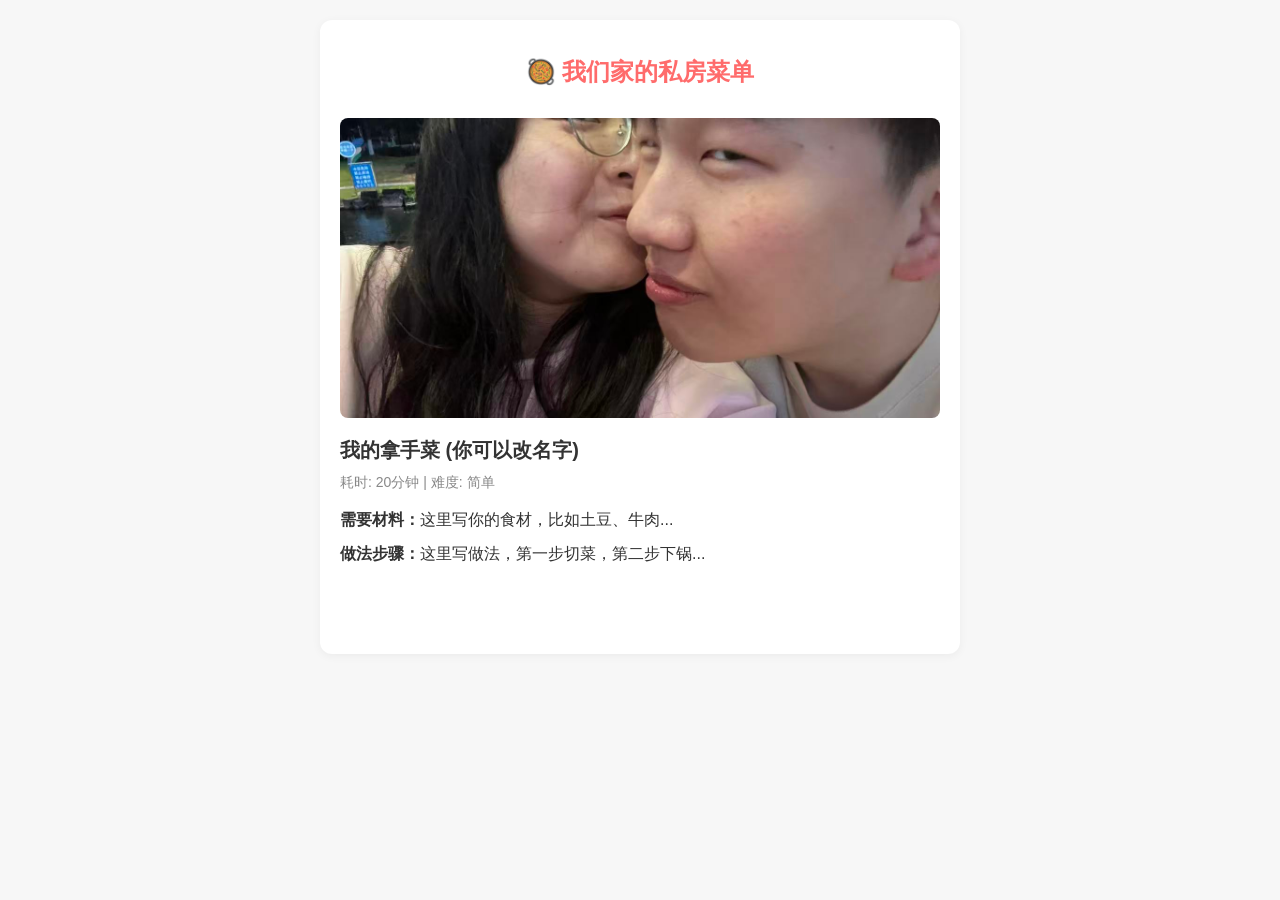
==== index.html @ afb54696 "Add files via upload 第一次发布" ====
<!DOCTYPE html>
<html lang="zh-CN">
<head>
    <meta charset="UTF-8">
    <meta name="viewport" content="width=device-width, initial-scale=1.0">
    <title>我的私房菜谱</title>
    <style>
        body { font-family: -apple-system, BlinkMacSystemFont, "Segoe UI", Roboto, Helvetica, Arial, sans-serif; background-color: #f7f7f7; color: #333; margin: 0; padding: 20px; }
        .container { max-width: 600px; margin: 0 auto; background: white; padding: 20px; border-radius: 12px; box-shadow: 0 2px 10px rgba(0,0,0,0.05); }
        h1 { text-align: center; color: #ff6b6b; font-size: 24px; margin-bottom: 30px; }
        
        .recipe { margin-bottom: 40px; border-bottom: 1px solid #eee; padding-bottom: 20px; }
        .recipe:last-child { border-bottom: none; }
        
        /* 图片样式：关键是 width: 100% 让它撑满屏幕宽度 */
        .recipe-img { 
            width: 100%; 
            height: 300px; 
            object-fit: cover; 
            border-radius: 8px; 
            margin-bottom: 15px; 
        }
        
        h2 { margin: 0 0 10px 0; font-size: 20px; }
        .meta { color: #888; font-size: 14px; margin-bottom: 15px; }
        p { line-height: 1.6; margin: 8px 0; }
        .label { font-weight: bold; color: #333; }
    </style>
</head>
<body>

<div class="container">
    <h1>🥘 我们家的私房菜单</h1>

    <div class="recipe">
        <img src="1.jpg" class="recipe-img" alt="美食图片">
        
        <h2>我的拿手菜 (你可以改名字)</h2>
        <div class="meta">耗时: 20分钟 | 难度: 简单</div>
        
        <p><span class="label">需要材料：</span>这里写你的食材，比如土豆、牛肉...</p>
        <p><span class="label">做法步骤：</span>这里写做法，第一步切菜，第二步下锅...</p>
    </div>

</div>

</body>
</html>
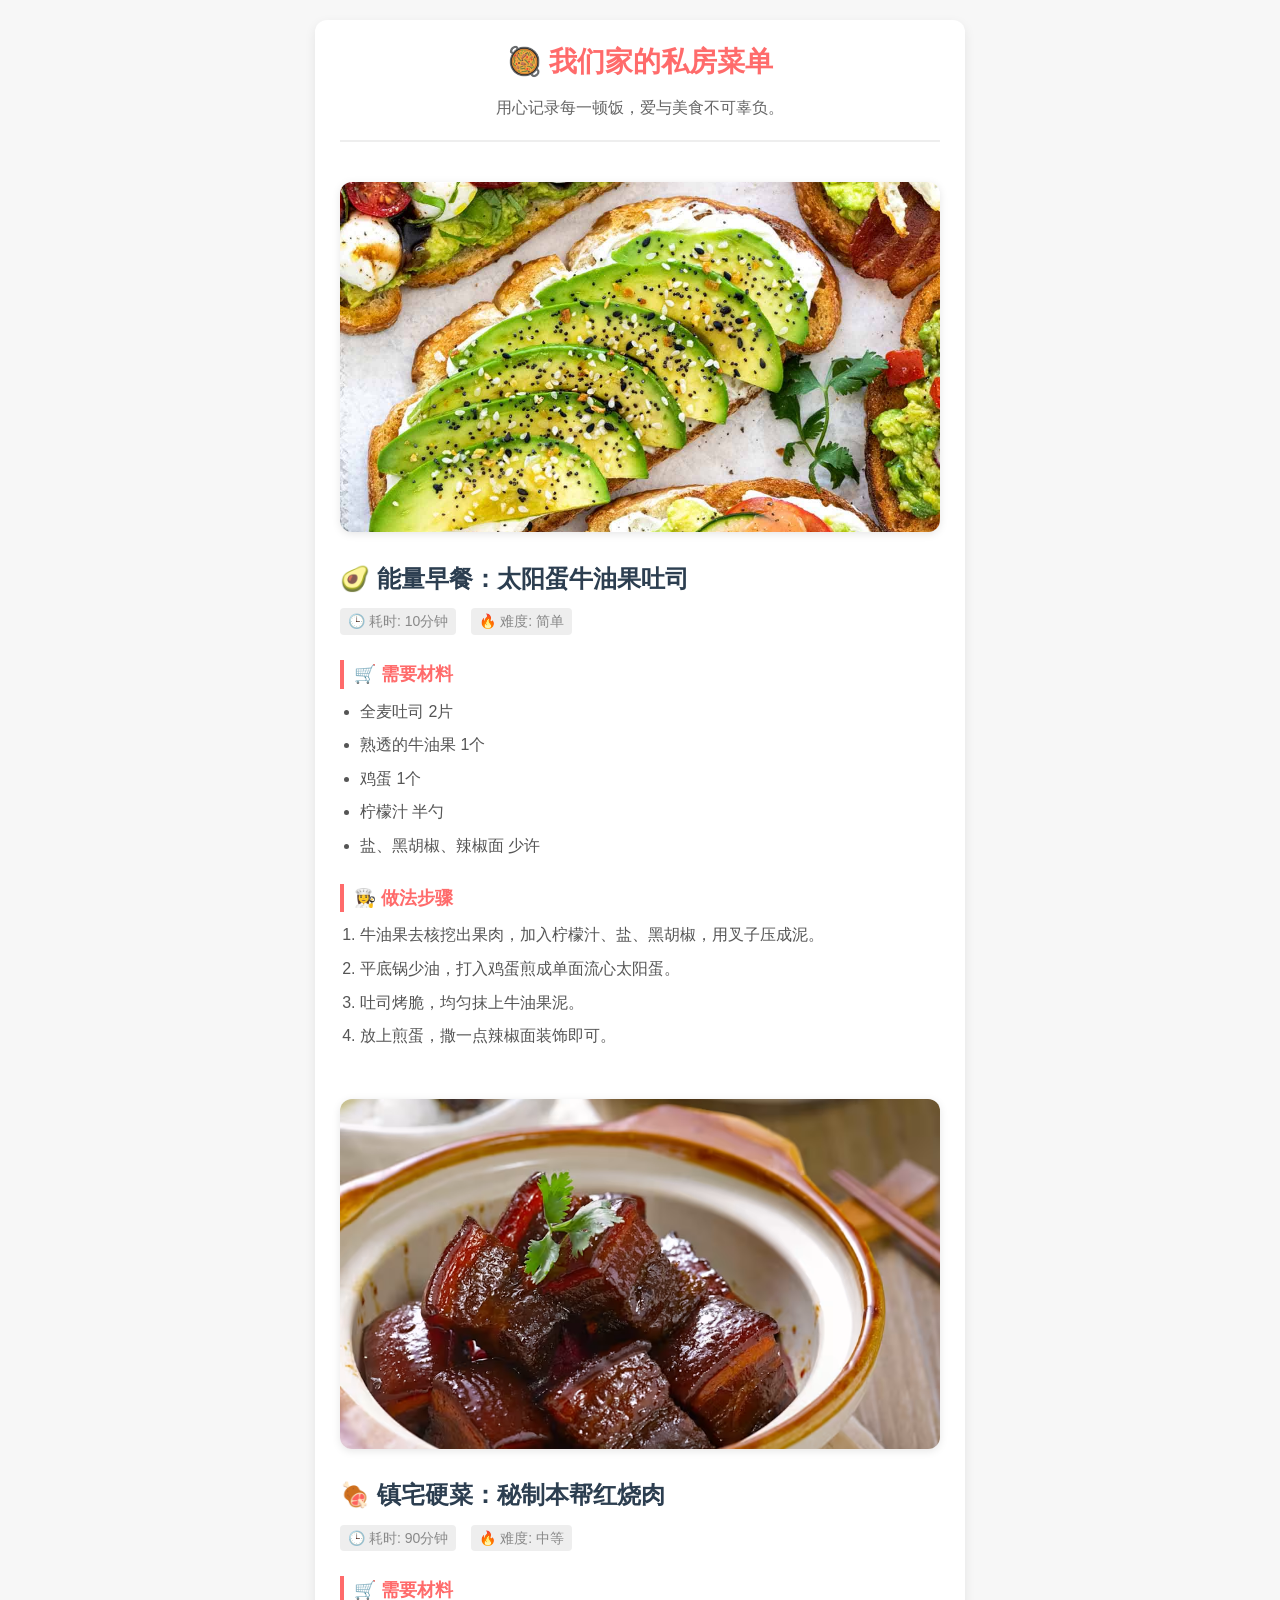
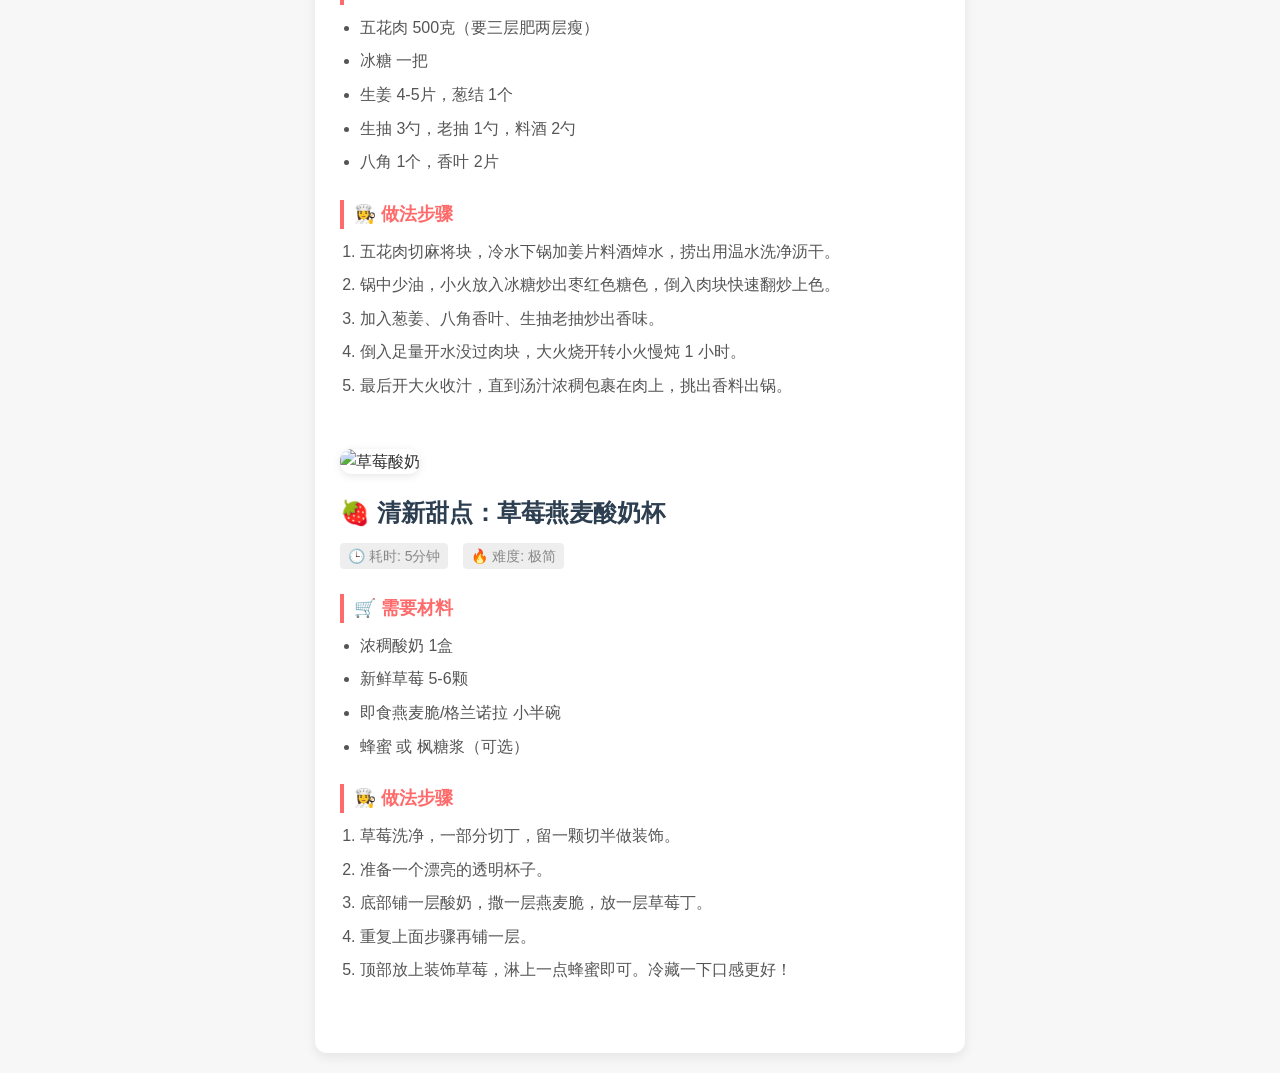
==== commit 02792ce5: "Add files via upload 更新三道菜谱" ====
--- a/index.html
+++ b/index.html
@@ -5,41 +5,128 @@
     <meta name="viewport" content="width=device-width, initial-scale=1.0">
     <title>我的私房菜谱</title>
     <style>
-        body { font-family: -apple-system, BlinkMacSystemFont, "Segoe UI", Roboto, Helvetica, Arial, sans-serif; background-color: #f7f7f7; color: #333; margin: 0; padding: 20px; }
-        .container { max-width: 600px; margin: 0 auto; background: white; padding: 20px; border-radius: 12px; box-shadow: 0 2px 10px rgba(0,0,0,0.05); }
-        h1 { text-align: center; color: #ff6b6b; font-size: 24px; margin-bottom: 30px; }
+        body { font-family: -apple-system, BlinkMacSystemFont, "Segoe UI", Roboto, Helvetica, Arial, sans-serif; background-color: #f7f7f7; color: #333; margin: 0; padding: 20px; line-height: 1.6; }
+        .container { max-width: 600px; margin: 0 auto; background: white; padding: 20px 25px; border-radius: 12px; box-shadow: 0 4px 12px rgba(0,0,0,0.08); }
+        header { text-align: center; margin-bottom: 40px; padding-bottom: 20px; border-bottom: 2px solid #eee; }
+        h1 { color: #ff6b6b; font-size: 28px; margin: 0 0 10px 0; }
+        .intro { color: #666; font-size: 16px; }
         
-        .recipe { margin-bottom: 40px; border-bottom: 1px solid #eee; padding-bottom: 20px; }
-        .recipe:last-child { border-bottom: none; }
-        
-        /* 图片样式：关键是 width: 100% 让它撑满屏幕宽度 */
+        /* 菜谱卡片样式 */
+        .recipe { margin-bottom: 50px; }
         .recipe-img { 
             width: 100%; 
-            height: 300px; 
+            height: 350px; /* 图片高度稍微加大了一点 */
             object-fit: cover; 
-            border-radius: 8px; 
-            margin-bottom: 15px; 
+            border-radius: 12px; 
+            margin-bottom: 20px; 
+            box-shadow: 0 2px 8px rgba(0,0,0,0.1);
         }
         
-        h2 { margin: 0 0 10px 0; font-size: 20px; }
-        .meta { color: #888; font-size: 14px; margin-bottom: 15px; }
-        p { line-height: 1.6; margin: 8px 0; }
-        .label { font-weight: bold; color: #333; }
+        h2 { margin: 0 0 10px 0; font-size: 24px; color: #2c3e50; }
+        .meta { color: #888; font-size: 14px; margin-bottom: 20px; display: flex; gap: 15px; }
+        .meta span { background: #eee; padding: 2px 8px; border-radius: 4px; }
+
+        h3 { font-size: 18px; margin: 25px 0 10px 0; color: #ff6b6b; border-left: 4px solid #ff6b6b; padding-left: 10px; }
+        
+        /* 食材和步骤列表 */
+        ul, ol { padding-left: 20px; margin: 0; color: #555; }
+        li { margin-bottom: 8px; }
+
+        /* 手机适配微调 */
+        @media (max-width: 600px) {
+            body { padding: 15px; }
+            .recipe-img { height: 250px; }
+        }
     </style>
 </head>
 <body>
 
 <div class="container">
-    <h1>🥘 我们家的私房菜单</h1>
+    <header>
+        <h1>🥘 我们家的私房菜单</h1>
+        <div class="intro">用心记录每一顿饭，爱与美食不可辜负。</div>
+    </header>
 
     <div class="recipe">
-        <img src="1.jpg" class="recipe-img" alt="美食图片">
+        <img src="avocado_toast.jpg" class="recipe-img" alt="牛油果吐司">
         
-        <h2>我的拿手菜 (你可以改名字)</h2>
-        <div class="meta">耗时: 20分钟 | 难度: 简单</div>
+        <h2>🥑 能量早餐：太阳蛋牛油果吐司</h2>
+        <div class="meta">
+            <span>🕒 耗时: 10分钟</span>
+            <span>🔥 难度: 简单</span>
+        </div>
         
-        <p><span class="label">需要材料：</span>这里写你的食材，比如土豆、牛肉...</p>
-        <p><span class="label">做法步骤：</span>这里写做法，第一步切菜，第二步下锅...</p>
+        <h3>🛒 需要材料</h3>
+        <ul>
+            <li>全麦吐司 2片</li>
+            <li>熟透的牛油果 1个</li>
+            <li>鸡蛋 1个</li>
+            <li>柠檬汁 半勺</li>
+            <li>盐、黑胡椒、辣椒面 少许</li>
+        </ul>
+
+        <h3>👩‍🍳 做法步骤</h3>
+        <ol>
+            <li>牛油果去核挖出果肉，加入柠檬汁、盐、黑胡椒，用叉子压成泥。</li>
+            <li>平底锅少油，打入鸡蛋煎成单面流心太阳蛋。</li>
+            <li>吐司烤脆，均匀抹上牛油果泥。</li>
+            <li>放上煎蛋，撒一点辣椒面装饰即可。</li>
+        </ol>
+    </div>
+
+    <div class="recipe">
+        <img src="hongshaorou.jpg" class="recipe-img" alt="红烧肉">
+        
+        <h2>🍖 镇宅硬菜：秘制本帮红烧肉</h2>
+        <div class="meta">
+            <span>🕒 耗时: 90分钟</span>
+            <span>🔥 难度: 中等</span>
+        </div>
+        
+        <h3>🛒 需要材料</h3>
+        <ul>
+            <li>五花肉 500克（要三层肥两层瘦）</li>
+            <li>冰糖 一把</li>
+            <li>生姜 4-5片，葱结 1个</li>
+            <li>生抽 3勺，老抽 1勺，料酒 2勺</li>
+            <li>八角 1个，香叶 2片</li>
+        </ul>
+
+        <h3>👩‍🍳 做法步骤</h3>
+        <ol>
+            <li>五花肉切麻将块，冷水下锅加姜片料酒焯水，捞出用温水洗净沥干。</li>
+            <li>锅中少油，小火放入冰糖炒出枣红色糖色，倒入肉块快速翻炒上色。</li>
+            <li>加入葱姜、八角香叶、生抽老抽炒出香味。</li>
+            <li>倒入足量开水没过肉块，大火烧开转小火慢炖 1 小时。</li>
+            <li>最后开大火收汁，直到汤汁浓稠包裹在肉上，挑出香料出锅。</li>
+        </ol>
+    </div>
+
+    <div class="recipe">
+        <img src="strawberry_yogurt.jpg" class="recipe-img" alt="草莓酸奶">
+        
+        <h2>🍓 清新甜点：草莓燕麦酸奶杯</h2>
+        <div class="meta">
+            <span>🕒 耗时: 5分钟</span>
+            <span>🔥 难度: 极简</span>
+        </div>
+        
+        <h3>🛒 需要材料</h3>
+        <ul>
+            <li>浓稠酸奶 1盒</li>
+            <li>新鲜草莓 5-6颗</li>
+            <li>即食燕麦脆/格兰诺拉 小半碗</li>
+            <li>蜂蜜 或 枫糖浆（可选）</li>
+        </ul>
+
+        <h3>👩‍🍳 做法步骤</h3>
+        <ol>
+            <li>草莓洗净，一部分切丁，留一颗切半做装饰。</li>
+            <li>准备一个漂亮的透明杯子。</li>
+            <li>底部铺一层酸奶，撒一层燕麦脆，放一层草莓丁。</li>
+            <li>重复上面步骤再铺一层。</li>
+            <li>顶部放上装饰草莓，淋上一点蜂蜜即可。冷藏一下口感更好！</li>
+        </ol>
     </div>
 
 </div>
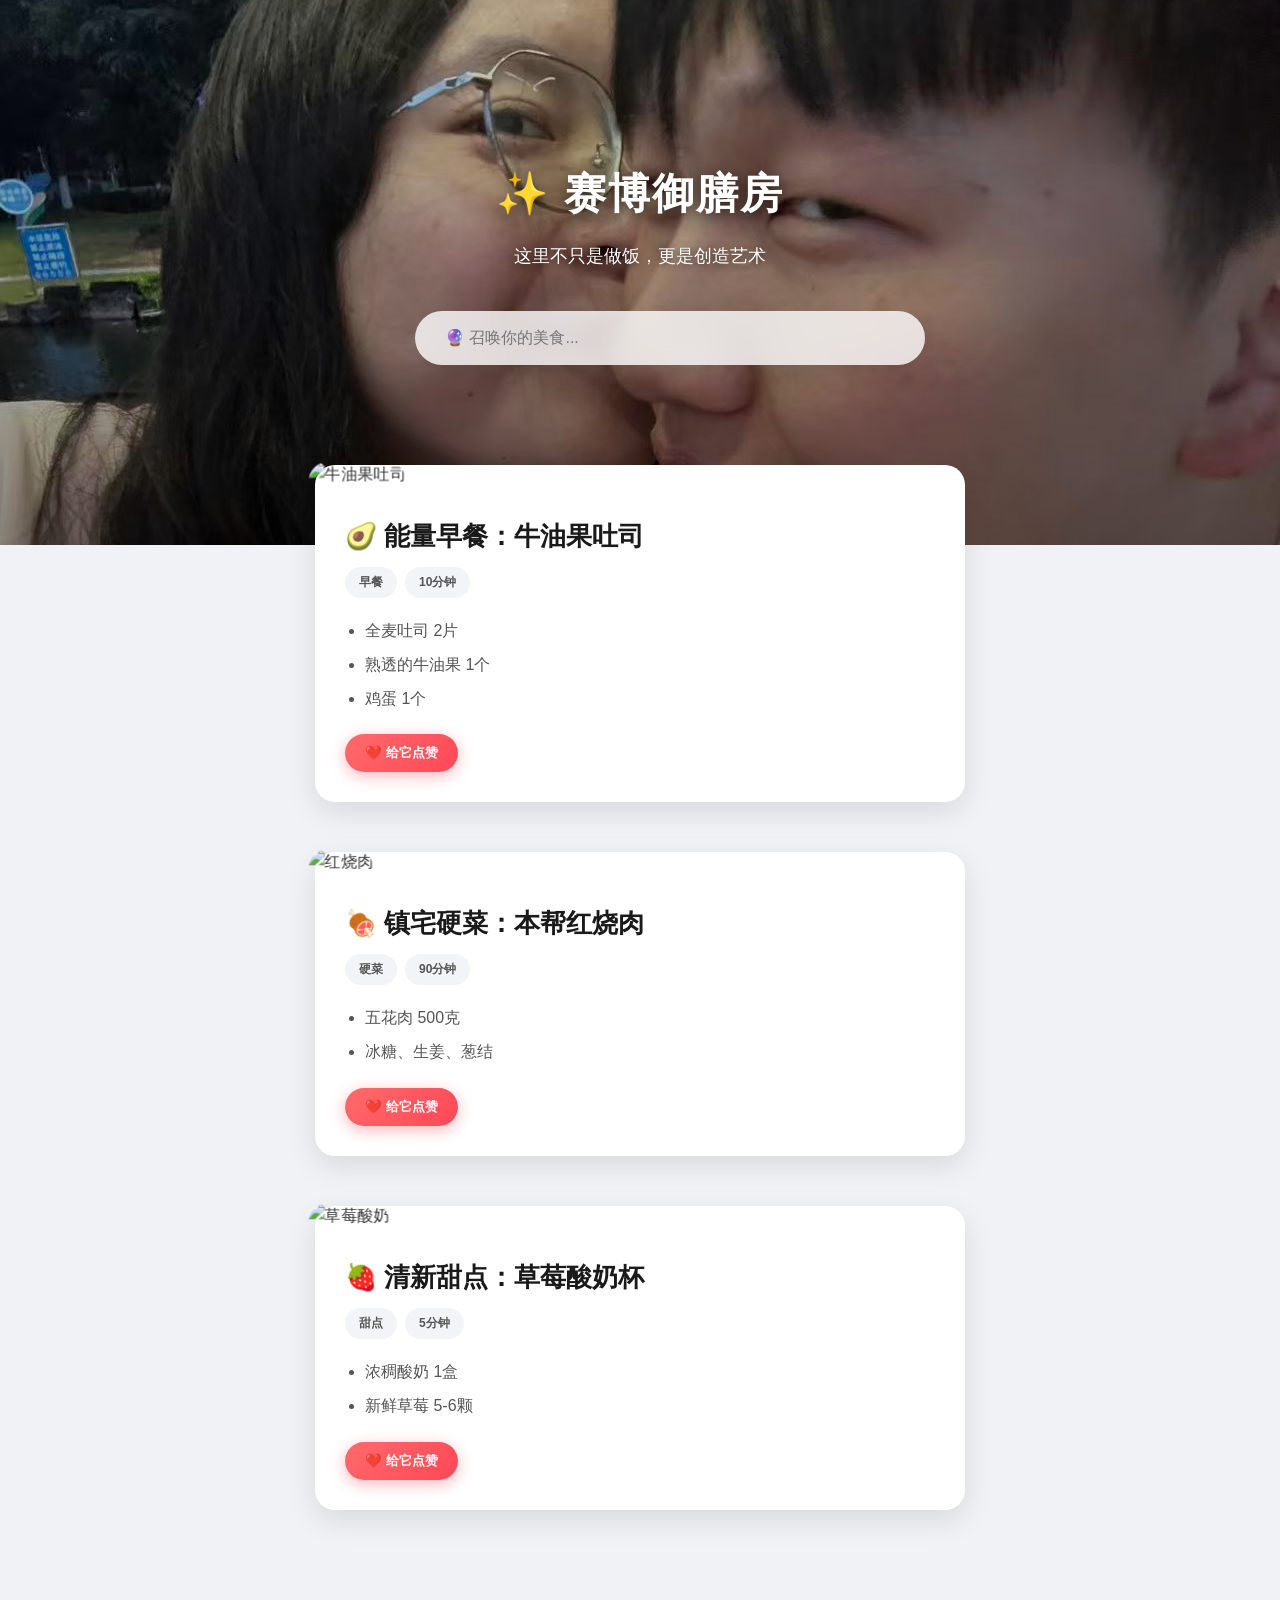
==== commit 0c67e1f4: "Add files via upload" ====
--- a/index.html
+++ b/index.html
@@ -2,134 +2,274 @@
 <html lang="zh-CN">
 <head>
     <meta charset="UTF-8">
-    <meta name="viewport" content="width=device-width, initial-scale=1.0">
-    <title>我的私房菜谱</title>
+    <meta name="viewport" content="width=device-width, initial-scale=1.0, maximum-scale=1.0, user-scalable=no">
+    <title>我的私房菜谱 - Pro Max版</title>
+    
+    <script src="https://cdn.jsdelivr.net/npm/canvas-confetti@1.6.0/dist/confetti.browser.min.js"></script>
+    
     <style>
-        body { font-family: -apple-system, BlinkMacSystemFont, "Segoe UI", Roboto, Helvetica, Arial, sans-serif; background-color: #f7f7f7; color: #333; margin: 0; padding: 20px; line-height: 1.6; }
-        .container { max-width: 600px; margin: 0 auto; background: white; padding: 20px 25px; border-radius: 12px; box-shadow: 0 4px 12px rgba(0,0,0,0.08); }
-        header { text-align: center; margin-bottom: 40px; padding-bottom: 20px; border-bottom: 2px solid #eee; }
-        h1 { color: #ff6b6b; font-size: 28px; margin: 0 0 10px 0; }
-        .intro { color: #666; font-size: 16px; }
-        
-        /* 菜谱卡片样式 */
-        .recipe { margin-bottom: 50px; }
+        /* ============ 全局基础 ============ */
+        html { scroll-behavior: smooth; cursor: default; }
+        body { 
+            font-family: -apple-system, BlinkMacSystemFont, "Segoe UI", Roboto, Helvetica, Arial, sans-serif; 
+            background-color: #f0f2f5; 
+            color: #333; 
+            margin: 0; 
+            line-height: 1.6; 
+            overflow-x: hidden; /* 防止特效导致横向滚动条 */
+        }
+        
+        /* 鼠标星星特效的样式 */
+        .star {
+            position: fixed;
+            pointer-events: none;
+            top: 0;
+            left: 0;
+            width: 10px;
+            height: 10px;
+            background: linear-gradient(45deg, #ffeb3b, #ff9800);
+            clip-path: polygon(50% 0%, 61% 35%, 98% 35%, 68% 57%, 79% 91%, 50% 70%, 21% 91%, 32% 57%, 2% 35%, 39% 35%);
+            animation: fall 1s linear forwards;
+            z-index: 9999;
+        }
+        @keyframes fall {
+            to { transform: translateY(50px) rotate(180deg) scale(0); opacity: 0; }
+        }
+
+        /* ============ 封面视差 ============ */
+        header { 
+            background-image: linear-gradient(rgba(0,0,0,0.2), rgba(0,0,0,0.6)), url('1.jpg'); 
+            background-attachment: fixed; 
+            background-size: cover; 
+            background-position: center;
+            color: white; 
+            text-align: center; 
+            padding: 160px 20px 180px; 
+            position: relative;
+        }
+        h1 { font-size: 42px; margin: 0 0 15px 0; text-shadow: 0 4px 15px rgba(0,0,0,0.6); font-weight: 800; letter-spacing: 2px; }
+        .intro { font-size: 18px; font-weight: 300; margin-bottom: 40px; text-shadow: 0 2px 8px rgba(0,0,0,0.6); }
+
+        /* 搜索框 (玻璃拟态) */
+        .search-box { max-width: 450px; margin: 0 auto; position: relative; z-index: 10; }
+        #searchInput {
+            width: 100%; padding: 18px 30px; font-size: 16px; border: none; border-radius: 50px;
+            background: rgba(255, 255, 255, 0.8);
+            backdrop-filter: blur(12px); -webkit-backdrop-filter: blur(12px);
+            box-shadow: 0 8px 32px rgba(0,0,0,0.15); outline: none; transition: all 0.3s;
+        }
+        #searchInput:focus { transform: scale(1.05); background: rgba(255, 255, 255, 0.95); box-shadow: 0 15px 40px rgba(0,0,0,0.25); }
+        .hidden { display: none !important; }
+
+        /* ============ 主容器 ============ */
+        .container { 
+            max-width: 650px; margin: -100px auto 60px; 
+            position: relative; z-index: 20;
+            padding: 20px;
+        }
+
+        /* ============ 3D 菜谱卡片 (核心特效区域) ============ */
+        .recipe { 
+            margin-bottom: 50px; 
+            background: white;
+            border-radius: 20px;
+            padding: 0; /* 图片撑满 */
+            box-shadow: 0 10px 30px rgba(0,0,0,0.1);
+            /* 3D 转换的基础 */
+            transform-style: preserve-3d;
+            transform: perspective(1000px);
+        }
+        
+        /* 这是一个放置内容的盒子，为了不让文字贴边 */
+        .recipe-content { padding: 25px 30px 30px; }
+
         .recipe-img { 
-            width: 100%; 
-            height: 350px; /* 图片高度稍微加大了一点 */
-            object-fit: cover; 
-            border-radius: 12px; 
-            margin-bottom: 20px; 
-            box-shadow: 0 2px 8px rgba(0,0,0,0.1);
-        }
-        
-        h2 { margin: 0 0 10px 0; font-size: 24px; color: #2c3e50; }
-        .meta { color: #888; font-size: 14px; margin-bottom: 20px; display: flex; gap: 15px; }
-        .meta span { background: #eee; padding: 2px 8px; border-radius: 4px; }
-
-        h3 { font-size: 18px; margin: 25px 0 10px 0; color: #ff6b6b; border-left: 4px solid #ff6b6b; padding-left: 10px; }
-        
-        /* 食材和步骤列表 */
-        ul, ol { padding-left: 20px; margin: 0; color: #555; }
+            width: 100%; height: 320px; object-fit: cover; 
+            border-radius: 20px 20px 0 0; 
+            /* 让图片也在 3D 空间稍微突起一点 */
+            transform: translateZ(20px);
+        }
+
+        h2 { margin: 0 0 10px 0; font-size: 26px; color: #1a1a1a; font-weight: 700; transform: translateZ(30px); }
+        .meta { margin-bottom: 20px; display: flex; gap: 8px; flex-wrap: wrap; transform: translateZ(25px); }
+        .tag { background: #f2f4f7; padding: 6px 14px; border-radius: 20px; font-size: 12px; color: #555; font-weight: 600; }
+        
+        /* 喜欢按钮 */
+        .like-btn {
+            background: linear-gradient(135deg, #ff6b6b, #ff4757);
+            color: white; border: none; padding: 10px 20px;
+            border-radius: 30px; font-weight: bold; cursor: pointer;
+            box-shadow: 0 4px 15px rgba(255, 71, 87, 0.4);
+            transition: transform 0.2s;
+            margin-top: 15px;
+            display: inline-flex; align-items: center; gap: 5px;
+            transform: translateZ(40px); /* 按钮悬浮得最高 */
+        }
+        .like-btn:active { transform: translateZ(35px) scale(0.95); }
+
+        ul, ol { padding-left: 20px; margin: 0; color: #555; transform: translateZ(20px); }
         li { margin-bottom: 8px; }
 
-        /* 手机适配微调 */
+        /* 回到顶部按钮 */
+        #backToTopBtn {
+            display: none; position: fixed; bottom: 30px; right: 30px; z-index: 99;
+            border: none; background: #333; color: white; cursor: pointer;
+            padding: 15px; border-radius: 50%; box-shadow: 0 5px 20px rgba(0,0,0,0.3);
+            transition: all 0.3s;
+        }
+        #backToTopBtn:hover { transform: scale(1.1) translateY(-5px); background: #000; }
+
+        /* 手机适配 */
         @media (max-width: 600px) {
-            body { padding: 15px; }
-            .recipe-img { height: 250px; }
+            header { padding: 100px 20px 140px; }
+            h1 { font-size: 30px; }
+            .container { margin-top: -80px; }
+            .recipe-img { height: 240px; }
+            /* 手机上为了性能，可以稍微减弱3D */
+            .recipe { transform: none !important; } 
         }
     </style>
 </head>
 <body>
 
-<div class="container">
-    <header>
-        <h1>🥘 我们家的私房菜单</h1>
-        <div class="intro">用心记录每一顿饭，爱与美食不可辜负。</div>
-    </header>
-
-    <div class="recipe">
-        <img src="avocado_toast.jpg" class="recipe-img" alt="牛油果吐司">
-        
-        <h2>🥑 能量早餐：太阳蛋牛油果吐司</h2>
-        <div class="meta">
-            <span>🕒 耗时: 10分钟</span>
-            <span>🔥 难度: 简单</span>
+<header>
+    <h1>✨ 赛博御膳房</h1>
+    <div class="intro">这里不只是做饭，更是创造艺术</div>
+    <div class="search-box">
+        <input type="text" id="searchInput" placeholder="🔮 召唤你的美食...">
+    </div>
+</header>
+
+<div class="container" id="recipeContainer">
+
+    <div class="recipe searchable-item" data-tilt data-tilt-scale="1.05" data-tilt-glare data-tilt-max-glare="0.5">
+        <img src="avocado.jpg" class="recipe-img" alt="牛油果吐司">
+        <div class="recipe-content">
+            <h2 class="recipe-title">🥑 能量早餐：牛油果吐司</h2>
+            <div class="meta">
+                <span class="tag">早餐</span><span class="tag">10分钟</span>
+            </div>
+            <ul>
+                <li>全麦吐司 2片</li>
+                <li>熟透的牛油果 1个</li>
+                <li>鸡蛋 1个</li>
+            </ul>
+            <button class="like-btn" onclick="fire(this)">❤️ 给它点赞</button>
         </div>
-        
-        <h3>🛒 需要材料</h3>
-        <ul>
-            <li>全麦吐司 2片</li>
-            <li>熟透的牛油果 1个</li>
-            <li>鸡蛋 1个</li>
-            <li>柠檬汁 半勺</li>
-            <li>盐、黑胡椒、辣椒面 少许</li>
-        </ul>
-
-        <h3>👩‍🍳 做法步骤</h3>
-        <ol>
-            <li>牛油果去核挖出果肉，加入柠檬汁、盐、黑胡椒，用叉子压成泥。</li>
-            <li>平底锅少油，打入鸡蛋煎成单面流心太阳蛋。</li>
-            <li>吐司烤脆，均匀抹上牛油果泥。</li>
-            <li>放上煎蛋，撒一点辣椒面装饰即可。</li>
-        </ol>
-    </div>
-
-    <div class="recipe">
-        <img src="hongshaorou.jpg" class="recipe-img" alt="红烧肉">
-        
-        <h2>🍖 镇宅硬菜：秘制本帮红烧肉</h2>
-        <div class="meta">
-            <span>🕒 耗时: 90分钟</span>
-            <span>🔥 难度: 中等</span>
+    </div>
+
+    <div class="recipe searchable-item" data-tilt data-tilt-scale="1.05" data-tilt-glare data-tilt-max-glare="0.5">
+        <img src="meat.jpg" class="recipe-img" alt="红烧肉">
+        <div class="recipe-content">
+            <h2 class="recipe-title">🍖 镇宅硬菜：本帮红烧肉</h2>
+            <div class="meta">
+                <span class="tag">硬菜</span><span class="tag">90分钟</span>
+            </div>
+            <ul>
+                <li>五花肉 500克</li>
+                <li>冰糖、生姜、葱结</li>
+            </ul>
+            <button class="like-btn" onclick="fire(this)">❤️ 给它点赞</button>
         </div>
-        
-        <h3>🛒 需要材料</h3>
-        <ul>
-            <li>五花肉 500克（要三层肥两层瘦）</li>
-            <li>冰糖 一把</li>
-            <li>生姜 4-5片，葱结 1个</li>
-            <li>生抽 3勺，老抽 1勺，料酒 2勺</li>
-            <li>八角 1个，香叶 2片</li>
-        </ul>
-
-        <h3>👩‍🍳 做法步骤</h3>
-        <ol>
-            <li>五花肉切麻将块，冷水下锅加姜片料酒焯水，捞出用温水洗净沥干。</li>
-            <li>锅中少油，小火放入冰糖炒出枣红色糖色，倒入肉块快速翻炒上色。</li>
-            <li>加入葱姜、八角香叶、生抽老抽炒出香味。</li>
-            <li>倒入足量开水没过肉块，大火烧开转小火慢炖 1 小时。</li>
-            <li>最后开大火收汁，直到汤汁浓稠包裹在肉上，挑出香料出锅。</li>
-        </ol>
-    </div>
-
-    <div class="recipe">
-        <img src="strawberry_yogurt.jpg" class="recipe-img" alt="草莓酸奶">
-        
-        <h2>🍓 清新甜点：草莓燕麦酸奶杯</h2>
-        <div class="meta">
-            <span>🕒 耗时: 5分钟</span>
-            <span>🔥 难度: 极简</span>
+    </div>
+
+    <div class="recipe searchable-item" data-tilt data-tilt-scale="1.05" data-tilt-glare data-tilt-max-glare="0.5">
+        <img src="yogurt.jpg" class="recipe-img" alt="草莓酸奶">
+        <div class="recipe-content">
+            <h2 class="recipe-title">🍓 清新甜点：草莓酸奶杯</h2>
+            <div class="meta">
+                <span class="tag">甜点</span><span class="tag">5分钟</span>
+            </div>
+            <ul>
+                <li>浓稠酸奶 1盒</li>
+                <li>新鲜草莓 5-6颗</li>
+            </ul>
+            <button class="like-btn" onclick="fire(this)">❤️ 给它点赞</button>
         </div>
-        
-        <h3>🛒 需要材料</h3>
-        <ul>
-            <li>浓稠酸奶 1盒</li>
-            <li>新鲜草莓 5-6颗</li>
-            <li>即食燕麦脆/格兰诺拉 小半碗</li>
-            <li>蜂蜜 或 枫糖浆（可选）</li>
-        </ul>
-
-        <h3>👩‍🍳 做法步骤</h3>
-        <ol>
-            <li>草莓洗净，一部分切丁，留一颗切半做装饰。</li>
-            <li>准备一个漂亮的透明杯子。</li>
-            <li>底部铺一层酸奶，撒一层燕麦脆，放一层草莓丁。</li>
-            <li>重复上面步骤再铺一层。</li>
-            <li>顶部放上装饰草莓，淋上一点蜂蜜即可。冷藏一下口感更好！</li>
-        </ol>
     </div>
 
 </div>
+
+<button id="backToTopBtn" title="回到顶部">🚀</button>
+
+<script src="https://cdnjs.cloudflare.com/ajax/libs/vanilla-tilt/1.8.0/vanilla-tilt.min.js"></script>
+
+<script>
+    // ============ 特效1：烟花发射 ============
+    function fire(button) {
+        // 播放烟花特效
+        confetti({
+            particleCount: 100, // 粒子数量
+            spread: 70,         // 扩散范围
+            origin: { y: 0.6 }, // 发射位置
+            colors: ['#ff6b6b', '#ffd93d', '#6c5ce7', '#a8e6cf'] // 自定义颜色
+        });
+        
+        // 按钮点击反馈
+        button.innerHTML = "❤️ 已点赞!";
+        button.style.background = "#333";
+    }
+
+    // ============ 特效2：鼠标星星拖尾 ============
+    document.addEventListener('mousemove', function(e) {
+        // 为了性能，并不是每时每刻都生成，稍微节流一下（这里用简单的随机数）
+        if(Math.random() < 0.1) return; // 10%的概率不生成，避免太密集
+
+        let star = document.createElement('div');
+        star.classList.add('star');
+        // 设置位置在鼠标处
+        star.style.left = e.pageX + 'px';
+        star.style.top = e.pageY + 'px';
+        // 随机大小
+        let size = Math.random() * 10 + 5;
+        star.style.width = size + 'px';
+        star.style.height = size + 'px';
+        
+        document.body.appendChild(star);
+
+        // 1秒后从DOM中移除，防止内存泄漏
+        setTimeout(() => {
+            star.remove();
+        }, 1000);
+    });
+
+    // ============ 基础功能：搜索和回到顶部 ============
+    const searchInput = document.getElementById('searchInput');
+    const recipes = document.getElementsByClassName('searchable-item');
+    searchInput.addEventListener('keyup', function(e) {
+        const val = e.target.value.toLowerCase();
+        for (let i = 0; i < recipes.length; i++) {
+            const item = recipes[i];
+            const text = item.innerText.toLowerCase();
+            if (text.includes(val)) {
+                item.classList.remove('hidden');
+            } else {
+                item.classList.add('hidden');
+            }
+        }
+    });
+
+    const backToTopBtn = document.getElementById("backToTopBtn");
+    window.onscroll = function() {
+        if (document.body.scrollTop > 300 || document.documentElement.scrollTop > 300) {
+            backToTopBtn.style.display = "block";
+        } else {
+            backToTopBtn.style.display = "none";
+        }
+    };
+    backToTopBtn.addEventListener('click', function(){
+        document.body.scrollTop = 0; 
+        document.documentElement.scrollTop = 0; 
+    });
+    
+    // 初始化 3D 倾斜效果 (虽然引入了库，最好手动初始化一下确保万无一失)
+    VanillaTilt.init(document.querySelectorAll(".recipe"), {
+        max: 15, // 最大倾斜角度
+        speed: 400, // 速度
+        glare: true, // 开启反光
+        "max-glare": 0.5, // 反光强度
+    });
+</script>
 
 </body>
 </html>
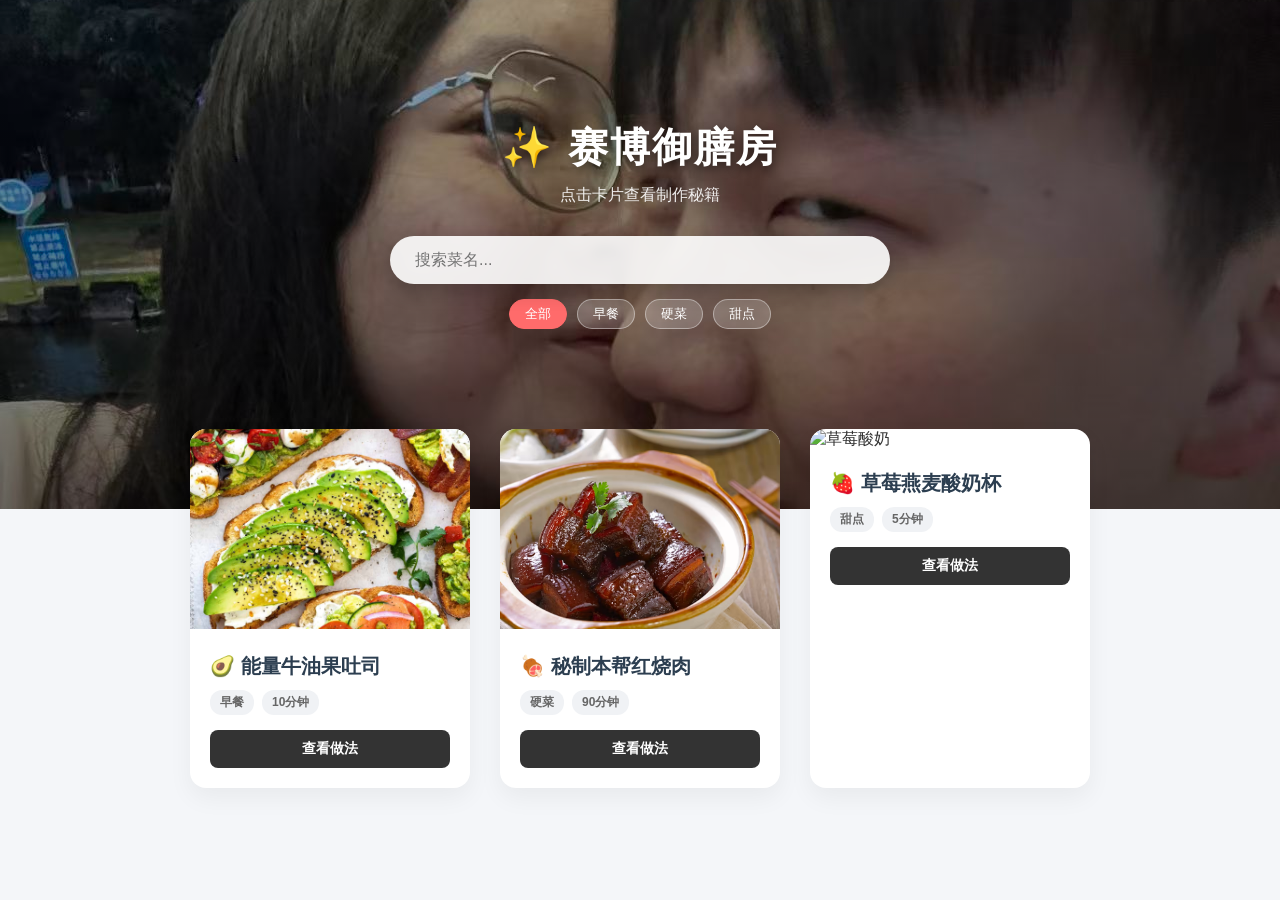
==== commit 191237d5: "Add files via upload" ====
--- a/index.html
+++ b/index.html
@@ -3,272 +3,395 @@
 <head>
     <meta charset="UTF-8">
     <meta name="viewport" content="width=device-width, initial-scale=1.0, maximum-scale=1.0, user-scalable=no">
-    <title>我的私房菜谱 - Pro Max版</title>
+    <title>我的私房菜谱 - 沉浸版</title>
     
     <script src="https://cdn.jsdelivr.net/npm/canvas-confetti@1.6.0/dist/confetti.browser.min.js"></script>
+    <script src="https://cdnjs.cloudflare.com/ajax/libs/vanilla-tilt/1.8.0/vanilla-tilt.min.js"></script>
+    <link rel="stylesheet" href="https://cdnjs.cloudflare.com/ajax/libs/font-awesome/6.4.0/css/all.min.css">
     
     <style>
-        /* ============ 全局基础 ============ */
-        html { scroll-behavior: smooth; cursor: default; }
+        /* ============ 1. 全局基础设置 ============ */
+        html { scroll-behavior: smooth; }
         body { 
             font-family: -apple-system, BlinkMacSystemFont, "Segoe UI", Roboto, Helvetica, Arial, sans-serif; 
-            background-color: #f0f2f5; 
-            color: #333; 
-            margin: 0; 
-            line-height: 1.6; 
-            overflow-x: hidden; /* 防止特效导致横向滚动条 */
-        }
-        
-        /* 鼠标星星特效的样式 */
-        .star {
-            position: fixed;
-            pointer-events: none;
-            top: 0;
-            left: 0;
-            width: 10px;
-            height: 10px;
-            background: linear-gradient(45deg, #ffeb3b, #ff9800);
-            clip-path: polygon(50% 0%, 61% 35%, 98% 35%, 68% 57%, 79% 91%, 50% 70%, 21% 91%, 32% 57%, 2% 35%, 39% 35%);
-            animation: fall 1s linear forwards;
-            z-index: 9999;
-        }
-        @keyframes fall {
-            to { transform: translateY(50px) rotate(180deg) scale(0); opacity: 0; }
-        }
-
-        /* ============ 封面视差 ============ */
+            background-color: #f4f6f9; color: #333; margin: 0; 
+            overflow-x: hidden; 
+        }
+        
+        /* 隐藏滚动条但保留功能 (美观) */
+        ::-webkit-scrollbar { width: 8px; }
+        ::-webkit-scrollbar-track { background: #f1f1f1; }
+        ::-webkit-scrollbar-thumb { background: #ccc; border-radius: 4px; }
+        ::-webkit-scrollbar-thumb:hover { background: #aaa; }
+
+        /* ============ 2. 封面区域 ============ */
         header { 
-            background-image: linear-gradient(rgba(0,0,0,0.2), rgba(0,0,0,0.6)), url('1.jpg'); 
-            background-attachment: fixed; 
-            background-size: cover; 
-            background-position: center;
-            color: white; 
-            text-align: center; 
-            padding: 160px 20px 180px; 
+            /* 你的专用封面 1.jpg */
+            background-image: linear-gradient(to bottom, rgba(0,0,0,0.3), rgba(0,0,0,0.8)), url('1.jpg'); 
+            background-attachment: fixed; background-size: cover; background-position: center;
+            color: white; text-align: center; 
+            padding: 120px 20px 180px; 
+            position: relative; z-index: 1; /* 确保层级正确 */
+        }
+        h1 { font-size: 40px; margin: 0 0 10px 0; text-shadow: 0 4px 10px rgba(0,0,0,0.5); letter-spacing: 2px; }
+        .intro { font-size: 16px; opacity: 0.9; margin-bottom: 30px; font-weight: 300; }
+
+        /* 搜索框 & 标签栏 */
+        .search-area { max-width: 500px; margin: 0 auto; position: relative; z-index: 10; }
+        #searchInput {
+            width: 100%; padding: 15px 50px 15px 25px; font-size: 16px; border: none; border-radius: 50px;
+            background: rgba(255, 255, 255, 0.9); backdrop-filter: blur(5px);
+            box-shadow: 0 8px 20px rgba(0,0,0,0.2); outline: none; transition: all 0.3s; box-sizing: border-box;
+        }
+        #searchInput:focus { transform: scale(1.02); background: #fff; }
+        
+        /* 快速标签筛选区 */
+        .filter-tags { margin-top: 15px; display: flex; justify-content: center; gap: 10px; flex-wrap: wrap; }
+        .filter-btn {
+            background: rgba(255,255,255,0.2); border: 1px solid rgba(255,255,255,0.4); color: white;
+            padding: 5px 15px; border-radius: 20px; cursor: pointer; font-size: 13px; transition: 0.3s;
+        }
+        .filter-btn:hover, .filter-btn.active { background: #ff6b6b; border-color: #ff6b6b; }
+
+        /* ============ 3. 菜谱列表 (主界面) ============ */
+        .container { 
+            max-width: 900px; margin: -100px auto 40px; 
+            padding: 20px; 
+            position: relative; z-index: 10; /* 修复点不动的问题：层级高于header */
+            display: grid; 
+            grid-template-columns: repeat(auto-fit, minmax(280px, 1fr)); /* 响应式网格布局 */
+            gap: 30px;
+        }
+
+        /* 菜单卡片 (极简预览模式) */
+        .recipe-card { 
+            background: white; border-radius: 16px; overflow: hidden;
+            box-shadow: 0 10px 25px rgba(0,0,0,0.05);
+            cursor: pointer; /* 变成手型，提示可点击 */
+            transition: all 0.4s ease;
             position: relative;
-        }
-        h1 { font-size: 42px; margin: 0 0 15px 0; text-shadow: 0 4px 15px rgba(0,0,0,0.6); font-weight: 800; letter-spacing: 2px; }
-        .intro { font-size: 18px; font-weight: 300; margin-bottom: 40px; text-shadow: 0 2px 8px rgba(0,0,0,0.6); }
-
-        /* 搜索框 (玻璃拟态) */
-        .search-box { max-width: 450px; margin: 0 auto; position: relative; z-index: 10; }
-        #searchInput {
-            width: 100%; padding: 18px 30px; font-size: 16px; border: none; border-radius: 50px;
-            background: rgba(255, 255, 255, 0.8);
-            backdrop-filter: blur(12px); -webkit-backdrop-filter: blur(12px);
-            box-shadow: 0 8px 32px rgba(0,0,0,0.15); outline: none; transition: all 0.3s;
-        }
-        #searchInput:focus { transform: scale(1.05); background: rgba(255, 255, 255, 0.95); box-shadow: 0 15px 40px rgba(0,0,0,0.25); }
+            transform-style: preserve-3d; transform: perspective(1000px); /* 3D准备 */
+        }
+        
+        .recipe-card:hover { transform: translateY(-10px); box-shadow: 0 20px 40px rgba(0,0,0,0.15); }
+
+        .card-img { width: 100%; height: 200px; object-fit: cover; transition: 0.5s; }
+        .recipe-card:hover .card-img { transform: scale(1.05); }
+
+        .card-info { padding: 20px; }
+        .card-title { margin: 0 0 10px 0; font-size: 20px; color: #2c3e50; font-weight: 700; }
+        .card-tags { display: flex; gap: 8px; flex-wrap: wrap; margin-bottom: 15px; }
+        .tag { background: #f0f2f5; color: #666; padding: 4px 10px; border-radius: 12px; font-size: 12px; font-weight: 600; }
+        
+        .view-btn {
+            display: block; width: 100%; text-align: center; background: #333; color: white;
+            padding: 10px 0; border-radius: 8px; font-size: 14px; font-weight: bold; border: none;
+        }
+        .view-btn:hover { background: #ff6b6b; }
+
+        /* ============ 4. 详情页弹窗 (子界面) ============ */
+        .modal-overlay {
+            position: fixed; top: 0; left: 0; width: 100%; height: 100%;
+            background: rgba(0,0,0,0.6); backdrop-filter: blur(5px);
+            z-index: 999; display: none; /* 默认隐藏 */
+            opacity: 0; transition: opacity 0.3s;
+            justify-content: center; align-items: center; padding: 20px; box-sizing: border-box;
+        }
+        
+        .modal-overlay.active { display: flex; opacity: 1; }
+
+        .modal-content {
+            background: white; width: 100%; max-width: 700px; max-height: 90vh;
+            border-radius: 20px; overflow-y: auto; /* 内容太长可滚动 */
+            position: relative; box-shadow: 0 25px 50px rgba(0,0,0,0.3);
+            transform: scale(0.9); transition: transform 0.3s cubic-bezier(0.175, 0.885, 0.32, 1.275);
+        }
+        .modal-overlay.active .modal-content { transform: scale(1); }
+
+        /* 关闭按钮 */
+        .close-btn {
+            position: absolute; top: 15px; right: 15px; width: 35px; height: 35px;
+            background: rgba(0,0,0,0.5); color: white; border-radius: 50%;
+            display: flex; align-items: center; justify-content: center; cursor: pointer; z-index: 10;
+        }
+        .close-btn:hover { background: #ff6b6b; }
+
+        /* 详情页内容样式 */
+        .detail-header { position: relative; height: 300px; }
+        .detail-img { width: 100%; height: 100%; object-fit: cover; }
+        
+        .detail-body { padding: 30px; }
+        .detail-title { font-size: 28px; margin: 0 0 15px 0; color: #333; }
+        .detail-meta { display: flex; gap: 20px; color: #666; margin-bottom: 25px; padding-bottom: 20px; border-bottom: 1px solid #eee; }
+        
+        .section-title { font-size: 18px; color: #ff6b6b; margin: 20px 0 10px 0; font-weight: bold; display: flex; align-items: center; gap: 8px; }
+        
+        /* 详细步骤列表 */
+        .step-list { counter-reset: step; list-style: none; padding: 0; }
+        .step-list li { position: relative; padding-left: 40px; margin-bottom: 15px; color: #555; }
+        .step-list li::before {
+            content: counter(step); counter-increment: step;
+            position: absolute; left: 0; top: 0; width: 25px; height: 25px;
+            background: #ff6b6b; color: white; border-radius: 50%;
+            text-align: center; line-height: 25px; font-size: 12px; font-weight: bold;
+        }
+
+        /* 底部操作栏 */
+        .modal-footer {
+            padding: 20px 30px; border-top: 1px solid #eee; display: flex; justify-content: space-between; align-items: center;
+            background: #fafafa;
+        }
+        .like-btn {
+            background: #eee; color: #333; padding: 10px 25px; border-radius: 30px; border: none; font-weight: bold; cursor: pointer; transition: 0.3s; display: flex; align-items: center; gap: 8px; font-size: 16px;
+        }
+        .like-btn:hover { background: #ffcccb; color: #d63031; }
+        .like-btn.liked { background: #ff6b6b; color: white; }
+
+        @media (max-width: 600px) {
+            .container { grid-template-columns: 1fr; margin-top: -60px; }
+            .modal-content { height: 100vh; max-height: 100vh; border-radius: 0; }
+        }
         .hidden { display: none !important; }
-
-        /* ============ 主容器 ============ */
-        .container { 
-            max-width: 650px; margin: -100px auto 60px; 
-            position: relative; z-index: 20;
-            padding: 20px;
-        }
-
-        /* ============ 3D 菜谱卡片 (核心特效区域) ============ */
-        .recipe { 
-            margin-bottom: 50px; 
-            background: white;
-            border-radius: 20px;
-            padding: 0; /* 图片撑满 */
-            box-shadow: 0 10px 30px rgba(0,0,0,0.1);
-            /* 3D 转换的基础 */
-            transform-style: preserve-3d;
-            transform: perspective(1000px);
-        }
-        
-        /* 这是一个放置内容的盒子，为了不让文字贴边 */
-        .recipe-content { padding: 25px 30px 30px; }
-
-        .recipe-img { 
-            width: 100%; height: 320px; object-fit: cover; 
-            border-radius: 20px 20px 0 0; 
-            /* 让图片也在 3D 空间稍微突起一点 */
-            transform: translateZ(20px);
-        }
-
-        h2 { margin: 0 0 10px 0; font-size: 26px; color: #1a1a1a; font-weight: 700; transform: translateZ(30px); }
-        .meta { margin-bottom: 20px; display: flex; gap: 8px; flex-wrap: wrap; transform: translateZ(25px); }
-        .tag { background: #f2f4f7; padding: 6px 14px; border-radius: 20px; font-size: 12px; color: #555; font-weight: 600; }
-        
-        /* 喜欢按钮 */
-        .like-btn {
-            background: linear-gradient(135deg, #ff6b6b, #ff4757);
-            color: white; border: none; padding: 10px 20px;
-            border-radius: 30px; font-weight: bold; cursor: pointer;
-            box-shadow: 0 4px 15px rgba(255, 71, 87, 0.4);
-            transition: transform 0.2s;
-            margin-top: 15px;
-            display: inline-flex; align-items: center; gap: 5px;
-            transform: translateZ(40px); /* 按钮悬浮得最高 */
-        }
-        .like-btn:active { transform: translateZ(35px) scale(0.95); }
-
-        ul, ol { padding-left: 20px; margin: 0; color: #555; transform: translateZ(20px); }
-        li { margin-bottom: 8px; }
-
-        /* 回到顶部按钮 */
-        #backToTopBtn {
-            display: none; position: fixed; bottom: 30px; right: 30px; z-index: 99;
-            border: none; background: #333; color: white; cursor: pointer;
-            padding: 15px; border-radius: 50%; box-shadow: 0 5px 20px rgba(0,0,0,0.3);
-            transition: all 0.3s;
-        }
-        #backToTopBtn:hover { transform: scale(1.1) translateY(-5px); background: #000; }
-
-        /* 手机适配 */
-        @media (max-width: 600px) {
-            header { padding: 100px 20px 140px; }
-            h1 { font-size: 30px; }
-            .container { margin-top: -80px; }
-            .recipe-img { height: 240px; }
-            /* 手机上为了性能，可以稍微减弱3D */
-            .recipe { transform: none !important; } 
-        }
     </style>
 </head>
 <body>
 
 <header>
     <h1>✨ 赛博御膳房</h1>
-    <div class="intro">这里不只是做饭，更是创造艺术</div>
-    <div class="search-box">
-        <input type="text" id="searchInput" placeholder="🔮 召唤你的美食...">
+    <div class="intro">点击卡片查看制作秘籍</div>
+    
+    <div class="search-area">
+        <i class="fas fa-search" style="position: absolute; left: 20px; top: 18px; color: #999;"></i>
+        <input type="text" id="searchInput" placeholder="搜索菜名...">
+    </div>
+    
+    <div class="filter-tags">
+        <button class="filter-btn active" onclick="filterByTag('all')">全部</button>
+        <button class="filter-btn" onclick="filterByTag('早餐')">早餐</button>
+        <button class="filter-btn" onclick="filterByTag('硬菜')">硬菜</button>
+        <button class="filter-btn" onclick="filterByTag('甜点')">甜点</button>
     </div>
 </header>
 
 <div class="container" id="recipeContainer">
 
-    <div class="recipe searchable-item" data-tilt data-tilt-scale="1.05" data-tilt-glare data-tilt-max-glare="0.5">
-        <img src="avocado.jpg" class="recipe-img" alt="牛油果吐司">
-        <div class="recipe-content">
-            <h2 class="recipe-title">🥑 能量早餐：牛油果吐司</h2>
-            <div class="meta">
+    <div class="recipe-card searchable-item" data-category="早餐" onclick="openModal('modal-1')" data-tilt>
+        <img src="avocado.jpg" class="card-img" alt="牛油果吐司">
+        <div class="card-info">
+            <h3 class="card-title">🥑 能量牛油果吐司</h3>
+            <div class="card-tags">
                 <span class="tag">早餐</span><span class="tag">10分钟</span>
             </div>
+            <button class="view-btn">查看做法</button>
+        </div>
+    </div>
+
+    <div class="recipe-card searchable-item" data-category="硬菜" onclick="openModal('modal-2')" data-tilt>
+        <img src="meat.jpg" class="card-img" alt="红烧肉">
+        <div class="card-info">
+            <h3 class="card-title">🍖 秘制本帮红烧肉</h3>
+            <div class="card-tags">
+                <span class="tag">硬菜</span><span class="tag">90分钟</span>
+            </div>
+            <button class="view-btn">查看做法</button>
+        </div>
+    </div>
+
+    <div class="recipe-card searchable-item" data-category="甜点" onclick="openModal('modal-3')" data-tilt>
+        <img src="yogurt.jpg" class="card-img" alt="草莓酸奶">
+        <div class="card-info">
+            <h3 class="card-title">🍓 草莓燕麦酸奶杯</h3>
+            <div class="card-tags">
+                <span class="tag">甜点</span><span class="tag">5分钟</span>
+            </div>
+            <button class="view-btn">查看做法</button>
+        </div>
+    </div>
+
+</div>
+
+<div class="modal-overlay" id="modal-1" onclick="closeModal(event)">
+    <div class="modal-content">
+        <div class="close-btn" onclick="closeModalDirectly('modal-1')"><i class="fas fa-times"></i></div>
+        <div class="detail-header">
+            <img src="avocado.jpg" class="detail-img">
+        </div>
+        <div class="detail-body">
+            <h2 class="detail-title">🥑 能量牛油果太阳蛋吐司</h2>
+            <div class="detail-meta">
+                <span><i class="far fa-clock"></i> 10分钟</span>
+                <span><i class="fas fa-signal"></i> 简单</span>
+                <span><i class="fas fa-utensils"></i> 1人份</span>
+            </div>
+
+            <div class="section-title"><i class="fas fa-shopping-basket"></i> 详细用料</div>
+            <ul style="line-height: 1.8;">
+                <li><strong>全麦吐司：</strong> 2片（厚切口感更好）</li>
+                <li><strong>即食熟牛油果：</strong> 1个（捏起来软软的）</li>
+                <li><strong>无菌鸡蛋：</strong> 1个</li>
+                <li><strong>调味：</strong> 柠檬汁半勺、海盐、黑胡椒碎、辣椒面（可选）</li>
+            </ul>
+
+            <div class="section-title"><i class="fas fa-fire"></i> 详细步骤</div>
+            <ul class="step-list">
+                <li>处理牛油果：沿中间切开去核，挖出果肉放入碗中。加入柠檬汁（防氧化变色）、一丢丢海盐和黑胡椒，用叉子压成带颗粒感的果泥。</li>
+                <li>煎太阳蛋：平底锅刷一层薄油，小火打入鸡蛋。蛋白凝固但蛋黄还晃动时关火，利用余温焖熟，这样的流心最完美。</li>
+                <li>烤吐司：吐司放入多士炉或平底锅干煎，直到表面金黄酥脆。</li>
+                <li>组装：在吐司上厚厚地抹上牛油果泥，小心放上太阳蛋，最后撒一点辣椒面装饰。</li>
+                <li>享用：切开蛋黄流到牛油果里，一口下去超满足！</li>
+            </ul>
+        </div>
+        <div class="modal-footer">
+            <span>By 我的私房菜谱</span>
+            <button class="like-btn" onclick="toggleLike(this)"><i class="fas fa-heart"></i> 点赞收藏</button>
+        </div>
+    </div>
+</div>
+
+<div class="modal-overlay" id="modal-2" onclick="closeModal(event)">
+    <div class="modal-content">
+        <div class="close-btn" onclick="closeModalDirectly('modal-2')"><i class="fas fa-times"></i></div>
+        <div class="detail-header">
+            <img src="meat.jpg" class="detail-img">
+        </div>
+        <div class="detail-body">
+            <h2 class="detail-title">🍖 浓油赤酱：秘制红烧肉</h2>
+            <div class="detail-meta">
+                <span><i class="far fa-clock"></i> 90分钟</span>
+                <span><i class="fas fa-signal"></i> 需耐心</span>
+                <span><i class="fas fa-utensils"></i> 3-4人份</span>
+            </div>
+
+            <div class="section-title"><i class="fas fa-shopping-basket"></i> 详细用料</div>
             <ul>
-                <li>全麦吐司 2片</li>
-                <li>熟透的牛油果 1个</li>
-                <li>鸡蛋 1个</li>
-            </ul>
-            <button class="like-btn" onclick="fire(this)">❤️ 给它点赞</button>
-        </div>
-    </div>
-
-    <div class="recipe searchable-item" data-tilt data-tilt-scale="1.05" data-tilt-glare data-tilt-max-glare="0.5">
-        <img src="meat.jpg" class="recipe-img" alt="红烧肉">
-        <div class="recipe-content">
-            <h2 class="recipe-title">🍖 镇宅硬菜：本帮红烧肉</h2>
-            <div class="meta">
-                <span class="tag">硬菜</span><span class="tag">90分钟</span>
-            </div>
+                <li><strong>精选五花肉：</strong> 500g（一定要三层肥两层瘦的精品肉）</li>
+                <li><strong>糖色：</strong> 黄冰糖 30g</li>
+                <li><strong>香料：</strong> 姜片5片、葱结1个、八角1个、桂皮1小段、香叶2片</li>
+                <li><strong>酱汁：</strong> 生抽3勺、老抽1勺（上色用）、料酒2勺</li>
+            </ul>
+
+            <div class="section-title"><i class="fas fa-fire"></i> 详细步骤</div>
+            <ul class="step-list">
+                <li>焯水去腥：五花肉切成2-3厘米见方的麻将块。冷水下锅，加葱姜料酒，煮沸后撇去浮沫，捞出用温水洗净沥干（千万别用冷水洗，肉会变硬）。</li>
+                <li>炒糖色（关键）：锅中少油，放入敲碎的冰糖，小火慢炒。等到冰糖融化变成枣红色并冒小泡时，迅速倒入肉块翻炒，让每块肉都裹上糖色。</li>
+                <li>调味：加入葱姜蒜和所有香料炒出香味，沿着锅边淋入料酒、生抽和老抽，翻炒均匀。</li>
+                <li>慢炖：倒入足量的开水（一定要开水！），没过肉块2厘米。大火烧开后转最小火，盖盖焖煮 50-60 分钟。</li>
+                <li>收汁：筷子能轻松插入肉皮时，开大火收汁。不停翻炒防止糊锅，直到汤汁浓稠挂在肉上，油亮红润即可出锅。</li>
+            </ul>
+        </div>
+        <div class="modal-footer">
+            <span>By 我的私房菜谱</span>
+            <button class="like-btn" onclick="toggleLike(this)"><i class="fas fa-heart"></i> 点赞收藏</button>
+        </div>
+    </div>
+</div>
+
+<div class="modal-overlay" id="modal-3" onclick="closeModal(event)">
+    <div class="modal-content">
+        <div class="close-btn" onclick="closeModalDirectly('modal-3')"><i class="fas fa-times"></i></div>
+        <div class="detail-header">
+            <img src="yogurt.jpg" class="detail-img">
+        </div>
+        <div class="detail-body">
+            <h2 class="detail-title">🍓 少女心：草莓燕麦酸奶杯</h2>
+            <div class="detail-meta">
+                <span><i class="far fa-clock"></i> 5分钟</span>
+                <span><i class="fas fa-signal"></i> 极简</span>
+                <span><i class="fas fa-utensils"></i> 1人份</span>
+            </div>
+
+            <div class="section-title"><i class="fas fa-shopping-basket"></i> 详细用料</div>
             <ul>
-                <li>五花肉 500克</li>
-                <li>冰糖、生姜、葱结</li>
-            </ul>
-            <button class="like-btn" onclick="fire(this)">❤️ 给它点赞</button>
-        </div>
-    </div>
-
-    <div class="recipe searchable-item" data-tilt data-tilt-scale="1.05" data-tilt-glare data-tilt-max-glare="0.5">
-        <img src="yogurt.jpg" class="recipe-img" alt="草莓酸奶">
-        <div class="recipe-content">
-            <h2 class="recipe-title">🍓 清新甜点：草莓酸奶杯</h2>
-            <div class="meta">
-                <span class="tag">甜点</span><span class="tag">5分钟</span>
-            </div>
-            <ul>
-                <li>浓稠酸奶 1盒</li>
-                <li>新鲜草莓 5-6颗</li>
-            </ul>
-            <button class="like-btn" onclick="fire(this)">❤️ 给它点赞</button>
-        </div>
-    </div>
-
+                <li><strong>酸奶：</strong> 希腊酸奶或浓稠老酸奶 1盒</li>
+                <li><strong>水果：</strong> 新鲜红颜草莓 6颗、蓝莓少许</li>
+                <li><strong>基底：</strong> 即食水果麦片/格兰诺拉脆 30g</li>
+                <li><strong>装饰：</strong> 薄荷叶（可选）</li>
+            </ul>
+
+            <div class="section-title"><i class="fas fa-fire"></i> 详细步骤</div>
+            <ul class="step-list">
+                <li>备菜：草莓用盐水浸泡洗净。选两颗最好看的对半切开（用来贴杯壁），其他的切成小丁。</li>
+                <li>第一层：准备一个漂亮的透明玻璃杯，底部铺一层麦片脆，增加口感。</li>
+                <li>第二层：倒入一半酸奶，铺平。</li>
+                <li>贴壁：把对半切开的草莓断面紧贴着杯壁放一圈（这是好看的关键）。</li>
+                <li>第三层：中间填入草莓丁，再倒入剩下的酸奶盖住。</li>
+                <li>装饰：最顶部放上一整颗草莓，撒一点麦片，插上薄荷叶。拍照，开吃！</li>
+            </ul>
+        </div>
+        <div class="modal-footer">
+            <span>By 我的私房菜谱</span>
+            <button class="like-btn" onclick="toggleLike(this)"><i class="fas fa-heart"></i> 点赞收藏</button>
+        </div>
+    </div>
 </div>
 
-<button id="backToTopBtn" title="回到顶部">🚀</button>
-
-<script src="https://cdnjs.cloudflare.com/ajax/libs/vanilla-tilt/1.8.0/vanilla-tilt.min.js"></script>
-
 <script>
-    // ============ 特效1：烟花发射 ============
-    function fire(button) {
-        // 播放烟花特效
-        confetti({
-            particleCount: 100, // 粒子数量
-            spread: 70,         // 扩散范围
-            origin: { y: 0.6 }, // 发射位置
-            colors: ['#ff6b6b', '#ffd93d', '#6c5ce7', '#a8e6cf'] // 自定义颜色
+    // 1. 初始化 3D 效果
+    VanillaTilt.init(document.querySelectorAll(".recipe-card"), {
+        max: 10, speed: 400, glare: true, "max-glare": 0.2
+    });
+
+    // 2. 打开弹窗
+    function openModal(modalId) {
+        document.getElementById(modalId).classList.add('active');
+        document.body.style.overflow = 'hidden'; // 禁止背景滚动
+    }
+
+    // 3. 关闭弹窗 (点击背景)
+    function closeModal(event) {
+        if (event.target.classList.contains('modal-overlay')) {
+            event.target.classList.remove('active');
+            document.body.style.overflow = 'auto';
+        }
+    }
+    // 关闭按钮直接关闭
+    function closeModalDirectly(modalId) {
+        document.getElementById(modalId).classList.remove('active');
+        document.body.style.overflow = 'auto';
+    }
+
+    // 4. 点赞放烟花
+    function toggleLike(btn) {
+        btn.classList.toggle('liked');
+        if (btn.classList.contains('liked')) {
+            btn.innerHTML = '<i class="fas fa-heart"></i> 已收藏';
+            // 只有点赞时放烟花
+            confetti({
+                particleCount: 150, spread: 70, origin: { y: 0.8 },
+                zIndex: 9999 // 确保烟花在弹窗上面
+            });
+        } else {
+            btn.innerHTML = '<i class="far fa-heart"></i> 点赞收藏';
+        }
+    }
+
+    // 5. 搜索功能
+    const searchInput = document.getElementById('searchInput');
+    const cards = document.getElementsByClassName('searchable-item');
+    searchInput.addEventListener('keyup', (e) => {
+        const val = e.target.value.toLowerCase();
+        Array.from(cards).forEach(card => {
+            const text = card.innerText.toLowerCase();
+            card.style.display = text.includes(val) ? 'block' : 'none';
         });
-        
-        // 按钮点击反馈
-        button.innerHTML = "❤️ 已点赞!";
-        button.style.background = "#333";
-    }
-
-    // ============ 特效2：鼠标星星拖尾 ============
-    document.addEventListener('mousemove', function(e) {
-        // 为了性能，并不是每时每刻都生成，稍微节流一下（这里用简单的随机数）
-        if(Math.random() < 0.1) return; // 10%的概率不生成，避免太密集
-
-        let star = document.createElement('div');
-        star.classList.add('star');
-        // 设置位置在鼠标处
-        star.style.left = e.pageX + 'px';
-        star.style.top = e.pageY + 'px';
-        // 随机大小
-        let size = Math.random() * 10 + 5;
-        star.style.width = size + 'px';
-        star.style.height = size + 'px';
-        
-        document.body.appendChild(star);
-
-        // 1秒后从DOM中移除，防止内存泄漏
-        setTimeout(() => {
-            star.remove();
-        }, 1000);
     });
 
-    // ============ 基础功能：搜索和回到顶部 ============
-    const searchInput = document.getElementById('searchInput');
-    const recipes = document.getElementsByClassName('searchable-item');
-    searchInput.addEventListener('keyup', function(e) {
-        const val = e.target.value.toLowerCase();
-        for (let i = 0; i < recipes.length; i++) {
-            const item = recipes[i];
-            const text = item.innerText.toLowerCase();
-            if (text.includes(val)) {
-                item.classList.remove('hidden');
+    // 6. 标签筛选功能 (新增)
+    function filterByTag(category) {
+        // 按钮样式切换
+        const buttons = document.querySelectorAll('.filter-btn');
+        buttons.forEach(btn => btn.classList.remove('active'));
+        event.target.classList.add('active');
+
+        // 筛选逻辑
+        Array.from(cards).forEach(card => {
+            if (category === 'all' || card.getAttribute('data-category') === category) {
+                card.style.display = 'block';
             } else {
-                item.classList.add('hidden');
+                card.style.display = 'none';
             }
-        }
-    });
-
-    const backToTopBtn = document.getElementById("backToTopBtn");
-    window.onscroll = function() {
-        if (document.body.scrollTop > 300 || document.documentElement.scrollTop > 300) {
-            backToTopBtn.style.display = "block";
-        } else {
-            backToTopBtn.style.display = "none";
-        }
-    };
-    backToTopBtn.addEventListener('click', function(){
-        document.body.scrollTop = 0; 
-        document.documentElement.scrollTop = 0; 
-    });
-    
-    // 初始化 3D 倾斜效果 (虽然引入了库，最好手动初始化一下确保万无一失)
-    VanillaTilt.init(document.querySelectorAll(".recipe"), {
-        max: 15, // 最大倾斜角度
-        speed: 400, // 速度
-        glare: true, // 开启反光
-        "max-glare": 0.5, // 反光强度
-    });
+        });
+    }
 </script>
 
 </body>
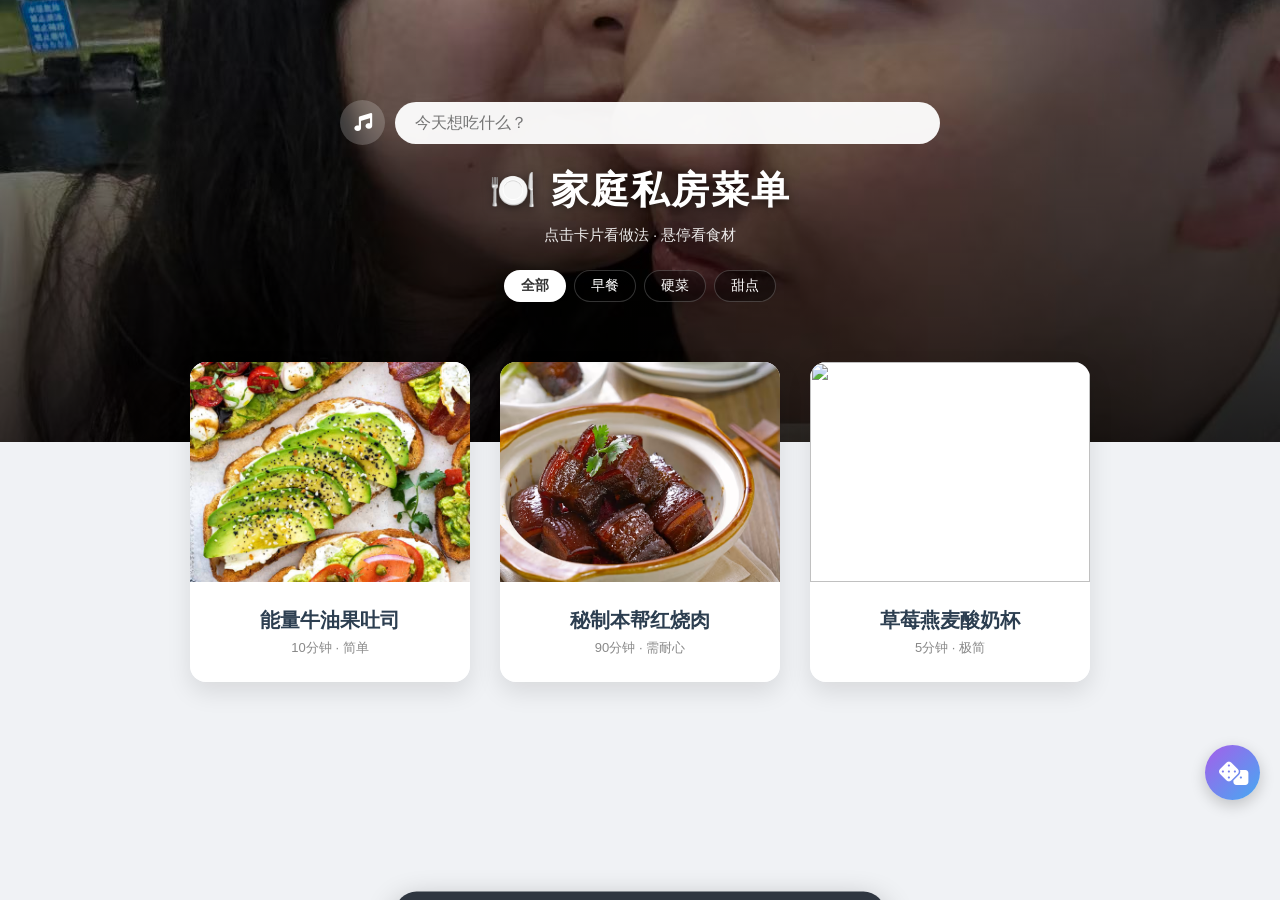
==== commit b17a32aa: "Add files via upload 音乐以及文件更新" ====
--- a/index.html
+++ b/index.html
@@ -3,395 +3,507 @@
 <head>
     <meta charset="UTF-8">
     <meta name="viewport" content="width=device-width, initial-scale=1.0, maximum-scale=1.0, user-scalable=no">
-    <title>我的私房菜谱 - 沉浸版</title>
+    <title>家庭私房菜单 - 指挥中心版</title>
     
     <script src="https://cdn.jsdelivr.net/npm/canvas-confetti@1.6.0/dist/confetti.browser.min.js"></script>
-    <script src="https://cdnjs.cloudflare.com/ajax/libs/vanilla-tilt/1.8.0/vanilla-tilt.min.js"></script>
     <link rel="stylesheet" href="https://cdnjs.cloudflare.com/ajax/libs/font-awesome/6.4.0/css/all.min.css">
     
     <style>
-        /* ============ 1. 全局基础设置 ============ */
+        /* ============ 1. 全局设置 ============ */
         html { scroll-behavior: smooth; }
         body { 
             font-family: -apple-system, BlinkMacSystemFont, "Segoe UI", Roboto, Helvetica, Arial, sans-serif; 
-            background-color: #f4f6f9; color: #333; margin: 0; 
-            overflow-x: hidden; 
-        }
-        
-        /* 隐藏滚动条但保留功能 (美观) */
-        ::-webkit-scrollbar { width: 8px; }
-        ::-webkit-scrollbar-track { background: #f1f1f1; }
+            background-color: #f0f2f5; color: #333; margin: 0; padding-bottom: 100px;
+        }
+        /* 隐藏滚动条但保留功能 */
+        ::-webkit-scrollbar { width: 6px; }
+        ::-webkit-scrollbar-track { background: transparent; }
         ::-webkit-scrollbar-thumb { background: #ccc; border-radius: 4px; }
-        ::-webkit-scrollbar-thumb:hover { background: #aaa; }
-
-        /* ============ 2. 封面区域 ============ */
+
+        /* ============ 2. 头部与氛围 ============ */
         header { 
-            /* 你的专用封面 1.jpg */
-            background-image: linear-gradient(to bottom, rgba(0,0,0,0.3), rgba(0,0,0,0.8)), url('1.jpg'); 
-            background-attachment: fixed; background-size: cover; background-position: center;
-            color: white; text-align: center; 
-            padding: 120px 20px 180px; 
-            position: relative; z-index: 1; /* 确保层级正确 */
-        }
-        h1 { font-size: 40px; margin: 0 0 10px 0; text-shadow: 0 4px 10px rgba(0,0,0,0.5); letter-spacing: 2px; }
-        .intro { font-size: 16px; opacity: 0.9; margin-bottom: 30px; font-weight: 300; }
-
-        /* 搜索框 & 标签栏 */
-        .search-area { max-width: 500px; margin: 0 auto; position: relative; z-index: 10; }
+            background-image: linear-gradient(to bottom, rgba(0,0,0,0.4), rgba(0,0,0,0.8)), url('1.jpg'); 
+            background-size: cover; background-position: center;
+            color: white; text-align: center; padding: 100px 20px 140px; 
+            position: relative; transition: all 0.5s;
+        }
+        /* 氛围模式下的Header样式 */
+        body.vibes-mode header { filter: hue-rotate(10deg) contrast(1.1); }
+
+        h1 { font-size: 38px; margin: 0 0 10px 0; text-shadow: 0 2px 10px rgba(0,0,0,0.5); letter-spacing: 2px; }
+        .intro { font-size: 15px; opacity: 0.9; margin-bottom: 25px; font-weight: 300; }
+
+        /* 顶部功能栏 (音乐 & 搜索) */
+        .top-bar { max-width: 600px; margin: 0 auto; display: flex; align-items: center; gap: 10px; margin-bottom: 20px; justify-content: center; }
+        
+        /* 音乐按钮 */
+        .music-btn {
+            width: 45px; height: 45px; border-radius: 50%; border: none;
+            background: rgba(255,255,255,0.2); color: white; cursor: pointer;
+            display: flex; align-items: center; justify-content: center; font-size: 18px;
+            backdrop-filter: blur(5px); transition: 0.3s;
+        }
+        .music-btn.playing { background: #ff6b6b; animation: pulse 2s infinite; }
+        @keyframes pulse { 0% { box-shadow: 0 0 0 0 rgba(255, 107, 107, 0.7); } 70% { box-shadow: 0 0 0 10px rgba(255, 107, 107, 0); } 100% { box-shadow: 0 0 0 0 rgba(255, 107, 107, 0); } }
+
+        /* 搜索框 */
         #searchInput {
-            width: 100%; padding: 15px 50px 15px 25px; font-size: 16px; border: none; border-radius: 50px;
-            background: rgba(255, 255, 255, 0.9); backdrop-filter: blur(5px);
-            box-shadow: 0 8px 20px rgba(0,0,0,0.2); outline: none; transition: all 0.3s; box-sizing: border-box;
-        }
-        #searchInput:focus { transform: scale(1.02); background: #fff; }
-        
-        /* 快速标签筛选区 */
-        .filter-tags { margin-top: 15px; display: flex; justify-content: center; gap: 10px; flex-wrap: wrap; }
+            flex: 1; padding: 12px 20px; font-size: 16px; border: none; border-radius: 30px;
+            background: rgba(255, 255, 255, 0.95); outline: none;
+        }
+
+        /* 标签筛选 */
+        .filter-tags { display: flex; justify-content: center; gap: 8px; flex-wrap: wrap; }
         .filter-btn {
-            background: rgba(255,255,255,0.2); border: 1px solid rgba(255,255,255,0.4); color: white;
-            padding: 5px 15px; border-radius: 20px; cursor: pointer; font-size: 13px; transition: 0.3s;
-        }
-        .filter-btn:hover, .filter-btn.active { background: #ff6b6b; border-color: #ff6b6b; }
-
-        /* ============ 3. 菜谱列表 (主界面) ============ */
+            background: rgba(0,0,0,0.4); border: 1px solid rgba(255,255,255,0.2); color: white;
+            padding: 6px 16px; border-radius: 20px; cursor: pointer; font-size: 14px; transition: 0.2s;
+        }
+        .filter-btn.active, .filter-btn:hover { background: white; color: #333; font-weight: bold; }
+
+        /* ============ 3. 卡片翻转特效 (Flip) ============ */
         .container { 
-            max-width: 900px; margin: -100px auto 40px; 
-            padding: 20px; 
-            position: relative; z-index: 10; /* 修复点不动的问题：层级高于header */
-            display: grid; 
-            grid-template-columns: repeat(auto-fit, minmax(280px, 1fr)); /* 响应式网格布局 */
-            gap: 30px;
-        }
-
-        /* 菜单卡片 (极简预览模式) */
-        .recipe-card { 
-            background: white; border-radius: 16px; overflow: hidden;
-            box-shadow: 0 10px 25px rgba(0,0,0,0.05);
-            cursor: pointer; /* 变成手型，提示可点击 */
-            transition: all 0.4s ease;
-            position: relative;
-            transform-style: preserve-3d; transform: perspective(1000px); /* 3D准备 */
-        }
-        
-        .recipe-card:hover { transform: translateY(-10px); box-shadow: 0 20px 40px rgba(0,0,0,0.15); }
-
-        .card-img { width: 100%; height: 200px; object-fit: cover; transition: 0.5s; }
-        .recipe-card:hover .card-img { transform: scale(1.05); }
-
-        .card-info { padding: 20px; }
-        .card-title { margin: 0 0 10px 0; font-size: 20px; color: #2c3e50; font-weight: 700; }
-        .card-tags { display: flex; gap: 8px; flex-wrap: wrap; margin-bottom: 15px; }
-        .tag { background: #f0f2f5; color: #666; padding: 4px 10px; border-radius: 12px; font-size: 12px; font-weight: 600; }
-        
-        .view-btn {
-            display: block; width: 100%; text-align: center; background: #333; color: white;
-            padding: 10px 0; border-radius: 8px; font-size: 14px; font-weight: bold; border: none;
-        }
-        .view-btn:hover { background: #ff6b6b; }
-
-        /* ============ 4. 详情页弹窗 (子界面) ============ */
+            max-width: 900px; margin: -100px auto 20px; padding: 20px; 
+            display: grid; grid-template-columns: repeat(auto-fit, minmax(280px, 1fr)); 
+            gap: 30px; position: relative; z-index: 10;
+        }
+
+        /* 3D 容器 */
+        .flip-card {
+            background-color: transparent;
+            height: 320px; /* 固定高度 */
+            perspective: 1000px; /* 开启3D透视 */
+            cursor: pointer;
+        }
+        
+        .flip-card-inner {
+            position: relative; width: 100%; height: 100%; text-align: center;
+            transition: transform 0.6s; transform-style: preserve-3d;
+            border-radius: 16px; box-shadow: 0 10px 25px rgba(0,0,0,0.1);
+        }
+
+        /* 鼠标放上去翻转 (手机上点击也行) */
+        .flip-card:hover .flip-card-inner { transform: rotateY(180deg); }
+
+        /* 正面和背面公共样式 */
+        .flip-card-front, .flip-card-back {
+            position: absolute; width: 100%; height: 100%;
+            -webkit-backface-visibility: hidden; backface-visibility: hidden; /* 隐藏背面 */
+            border-radius: 16px; overflow: hidden; background: white;
+            display: flex; flex-direction: column;
+        }
+
+        /* 正面：图片+标题 */
+        .flip-card-front { color: #333; }
+        .card-img { width: 100%; height: 220px; object-fit: cover; }
+        .card-info { padding: 15px; flex: 1; display: flex; flex-direction: column; justify-content: center; }
+        .card-title { margin: 0; font-size: 20px; color: #2c3e50; }
+        .card-meta { font-size: 13px; color: #888; margin-top: 5px; }
+
+        /* 背面：食材速览+操作 */
+        .flip-card-back {
+            background: #2f3640; color: white; transform: rotateY(180deg);
+            padding: 20px; box-sizing: border-box; justify-content: space-between;
+        }
+        .back-title { font-size: 16px; color: #f1c40f; margin-bottom: 10px; font-weight: bold; border-bottom: 1px solid rgba(255,255,255,0.2); padding-bottom: 5px;}
+        .ing-preview { text-align: left; font-size: 14px; line-height: 1.6; color: #dcdde1; flex: 1; }
+        .back-actions { display: flex; gap: 10px; justify-content: center; }
+        .btn-sm {
+            padding: 8px 15px; border-radius: 20px; border: none; font-size: 13px; font-weight: bold; cursor: pointer; flex: 1;
+        }
+        .btn-add { background: #4cd137; color: white; }
+        .btn-add.added { background: #e84118; }
+        .btn-detail { background: white; color: #333; }
+
+        /* ============ 4. 底部功能栏 (购物车) ============ */
+        #cartBar {
+            position: fixed; bottom: 30px; left: 50%; transform: translateX(-50%) translateY(150%);
+            width: 90%; max-width: 450px;
+            background: #2f3640; color: white;
+            padding: 12px 20px; border-radius: 50px;
+            box-shadow: 0 10px 30px rgba(0,0,0,0.3);
+            display: flex; justify-content: space-between; align-items: center;
+            z-index: 100; transition: transform 0.3s cubic-bezier(0.175, 0.885, 0.32, 1.275);
+            cursor: pointer;
+        }
+        #cartBar.show { transform: translateX(-50%) translateY(0); }
+        .cart-info { font-weight: bold; font-size: 15px; display: flex; align-items: center; gap: 10px; }
+        .cart-count { background: #e84118; padding: 2px 8px; border-radius: 10px; font-size: 12px; }
+
+        /* 随机骰子按钮 */
+        #randomBtn {
+            position: fixed; bottom: 100px; right: 20px;
+            width: 55px; height: 55px; background: linear-gradient(135deg, #a55eea, #45aaf2);
+            color: white; border-radius: 50%; display: flex; align-items: center; justify-content: center;
+            font-size: 24px; box-shadow: 0 5px 15px rgba(0,0,0,0.2); z-index: 90; cursor: pointer;
+            transition: transform 0.2s;
+        }
+        #randomBtn:active { transform: scale(0.9) rotate(360deg); }
+
+        /* ============ 5. 详情页 & 厨师模式 & 计时器 ============ */
         .modal-overlay {
             position: fixed; top: 0; left: 0; width: 100%; height: 100%;
-            background: rgba(0,0,0,0.6); backdrop-filter: blur(5px);
-            z-index: 999; display: none; /* 默认隐藏 */
-            opacity: 0; transition: opacity 0.3s;
-            justify-content: center; align-items: center; padding: 20px; box-sizing: border-box;
-        }
-        
+            background: rgba(0,0,0,0.6); z-index: 999; backdrop-filter: blur(3px);
+            display: none; opacity: 0; transition: opacity 0.3s;
+            justify-content: center; align-items: flex-end;
+        }
         .modal-overlay.active { display: flex; opacity: 1; }
-
+        
         .modal-content {
-            background: white; width: 100%; max-width: 700px; max-height: 90vh;
-            border-radius: 20px; overflow-y: auto; /* 内容太长可滚动 */
-            position: relative; box-shadow: 0 25px 50px rgba(0,0,0,0.3);
-            transform: scale(0.9); transition: transform 0.3s cubic-bezier(0.175, 0.885, 0.32, 1.275);
-        }
-        .modal-overlay.active .modal-content { transform: scale(1); }
-
-        /* 关闭按钮 */
-        .close-btn {
-            position: absolute; top: 15px; right: 15px; width: 35px; height: 35px;
-            background: rgba(0,0,0,0.5); color: white; border-radius: 50%;
-            display: flex; align-items: center; justify-content: center; cursor: pointer; z-index: 10;
-        }
-        .close-btn:hover { background: #ff6b6b; }
-
-        /* 详情页内容样式 */
-        .detail-header { position: relative; height: 300px; }
-        .detail-img { width: 100%; height: 100%; object-fit: cover; }
-        
-        .detail-body { padding: 30px; }
-        .detail-title { font-size: 28px; margin: 0 0 15px 0; color: #333; }
-        .detail-meta { display: flex; gap: 20px; color: #666; margin-bottom: 25px; padding-bottom: 20px; border-bottom: 1px solid #eee; }
-        
-        .section-title { font-size: 18px; color: #ff6b6b; margin: 20px 0 10px 0; font-weight: bold; display: flex; align-items: center; gap: 8px; }
-        
-        /* 详细步骤列表 */
-        .step-list { counter-reset: step; list-style: none; padding: 0; }
-        .step-list li { position: relative; padding-left: 40px; margin-bottom: 15px; color: #555; }
-        .step-list li::before {
-            content: counter(step); counter-increment: step;
-            position: absolute; left: 0; top: 0; width: 25px; height: 25px;
-            background: #ff6b6b; color: white; border-radius: 50%;
-            text-align: center; line-height: 25px; font-size: 12px; font-weight: bold;
-        }
-
-        /* 底部操作栏 */
-        .modal-footer {
-            padding: 20px 30px; border-top: 1px solid #eee; display: flex; justify-content: space-between; align-items: center;
-            background: #fafafa;
-        }
-        .like-btn {
-            background: #eee; color: #333; padding: 10px 25px; border-radius: 30px; border: none; font-weight: bold; cursor: pointer; transition: 0.3s; display: flex; align-items: center; gap: 8px; font-size: 16px;
-        }
-        .like-btn:hover { background: #ffcccb; color: #d63031; }
-        .like-btn.liked { background: #ff6b6b; color: white; }
-
-        @media (max-width: 600px) {
-            .container { grid-template-columns: 1fr; margin-top: -60px; }
-            .modal-content { height: 100vh; max-height: 100vh; border-radius: 0; }
-        }
+            background: white; width: 100%; max-width: 700px; height: 90vh;
+            border-radius: 20px 20px 0 0; overflow-y: auto; position: relative; 
+            box-shadow: 0 -10px 40px rgba(0,0,0,0.2); transform: translateY(100%); transition: transform 0.3s;
+        }
+        @media (min-width: 600px) {
+            .modal-overlay { align-items: center; padding: 20px; }
+            .modal-content { height: auto; max-height: 85vh; border-radius: 16px; transform: scale(0.95); }
+        }
+        .modal-overlay.active .modal-content { transform: translateY(0); }
+        @media (min-width: 600px) { .modal-overlay.active .modal-content { transform: scale(1); } }
+
+        /* 详情内容 */
+        .detail-header-img { width: 100%; height: 260px; object-fit: cover; }
+        .detail-body { padding: 25px; }
+        .close-modal { 
+            position: absolute; top: 15px; right: 15px; background: rgba(0,0,0,0.6); color: white;
+            width: 32px; height: 32px; border-radius: 50%; text-align: center; line-height: 32px; cursor: pointer; z-index: 20;
+        }
+
+        /* 计时器工具栏 */
+        .timer-bar {
+            background: #f1f2f6; padding: 15px; border-radius: 12px; margin: 15px 0;
+            display: flex; justify-content: space-between; align-items: center;
+        }
+        .timer-display { font-family: monospace; font-size: 24px; font-weight: bold; color: #333; }
+        .timer-controls button {
+            border: none; padding: 5px 10px; border-radius: 5px; cursor: pointer; font-weight: bold; margin-left: 5px;
+        }
+        .btn-start { background: #4cd137; color: white; }
+        .btn-reset { background: #dfe4ea; color: #333; }
+
+        /* 专注模式 */
+        .cook-mode-toggle {
+            display: flex; align-items: center; justify-content: space-between;
+            background: #2f3640; color: white; padding: 12px 20px; border-radius: 12px; margin-bottom: 20px; cursor: pointer;
+        }
+        
+        /* 专注模式激活样式 */
+        body.cooking-mode .modal-content {
+            position: fixed; top: 0; left: 0; height: 100vh; max-height: 100vh; width: 100vw; max-width: 100vw;
+            border-radius: 0; background: #1e272e; color: #ecf0f1; z-index: 2000;
+        }
+        body.cooking-mode .detail-header-img, body.cooking-mode .close-modal, body.cooking-mode .detail-meta { display: none; }
+        body.cooking-mode .detail-body { padding: 40px 20px; }
+        body.cooking-mode h2 { color: #ffa801; font-size: 32px; border-bottom: 1px solid #57606f; padding-bottom: 15px;}
+        body.cooking-mode .section-title { color: #00d2d3; font-size: 24px; margin-top: 30px; }
+        body.cooking-mode li { font-size: 22px; margin-bottom: 25px; line-height: 1.6; }
+        body.cooking-mode .timer-bar { background: #485460; color: white; }
+        body.cooking-mode .timer-display { color: #00d2d3; }
+
+        ul, ol { padding-left: 20px; margin: 0; }
+        li { margin-bottom: 8px; }
+        .section-title { font-size: 18px; color: #ff6b6b; margin: 25px 0 10px 0; font-weight: bold; }
+        .detail-meta { color: #888; font-size: 14px; margin-bottom: 10px; }
+
         .hidden { display: none !important; }
     </style>
 </head>
 <body>
 
 <header>
-    <h1>✨ 赛博御膳房</h1>
-    <div class="intro">点击卡片查看制作秘籍</div>
-    
-    <div class="search-area">
-        <i class="fas fa-search" style="position: absolute; left: 20px; top: 18px; color: #999;"></i>
-        <input type="text" id="searchInput" placeholder="搜索菜名...">
+    <div class="top-bar">
+        <button class="music-btn" onclick="toggleMusic()" title="播放氛围音乐"><i class="fas fa-music"></i></button>
+        <input type="text" id="searchInput" placeholder="今天想吃什么？">
     </div>
+
+    <h1>🍽️ 家庭私房菜单</h1>
+    <div class="intro">点击卡片看做法 · 悬停看食材</div>
     
     <div class="filter-tags">
-        <button class="filter-btn active" onclick="filterByTag('all')">全部</button>
-        <button class="filter-btn" onclick="filterByTag('早餐')">早餐</button>
-        <button class="filter-btn" onclick="filterByTag('硬菜')">硬菜</button>
-        <button class="filter-btn" onclick="filterByTag('甜点')">甜点</button>
+        <div class="filter-btn active" onclick="filter('all', this)">全部</div>
+        <div class="filter-btn" onclick="filter('早餐', this)">早餐</div>
+        <div class="filter-btn" onclick="filter('硬菜', this)">硬菜</div>
+        <div class="filter-btn" onclick="filter('甜点', this)">甜点</div>
     </div>
 </header>
 
 <div class="container" id="recipeContainer">
-
-    <div class="recipe-card searchable-item" data-category="早餐" onclick="openModal('modal-1')" data-tilt>
-        <img src="avocado.jpg" class="card-img" alt="牛油果吐司">
-        <div class="card-info">
-            <h3 class="card-title">🥑 能量牛油果吐司</h3>
-            <div class="card-tags">
-                <span class="tag">早餐</span><span class="tag">10分钟</span>
+    </div>
+
+<div id="randomBtn" onclick="pickRandom()"><i class="fas fa-dice"></i></div>
+
+<div id="cartBar" onclick="showCartSummary()">
+    <div class="cart-info">
+        <i class="fas fa-shopping-basket"></i>
+        <span>今日菜单</span>
+        <span class="cart-count" id="cartCount">0</span>
+    </div>
+    <div style="font-size: 13px; color: #ccc;">查看清单 <i class="fas fa-chevron-right"></i></div>
+</div>
+
+<div class="modal-overlay" id="detailModal">
+    <div class="modal-content">
+        <div class="close-modal" onclick="closeModal()"><i class="fas fa-times"></i></div>
+        
+        <img src="" class="detail-header-img" id="modalImg">
+        
+        <div class="detail-body">
+            <div class="cook-mode-toggle" onclick="toggleCookMode()">
+                <span><i class="fas fa-eye"></i> 厨师专注模式</span>
+                <i class="fas fa-toggle-off" id="toggleIcon"></i>
             </div>
-            <button class="view-btn">查看做法</button>
-        </div>
-    </div>
-
-    <div class="recipe-card searchable-item" data-category="硬菜" onclick="openModal('modal-2')" data-tilt>
-        <img src="meat.jpg" class="card-img" alt="红烧肉">
-        <div class="card-info">
-            <h3 class="card-title">🍖 秘制本帮红烧肉</h3>
-            <div class="card-tags">
-                <span class="tag">硬菜</span><span class="tag">90分钟</span>
+
+            <div class="timer-bar">
+                <div class="timer-controls">
+                    <span style="font-size:14px; margin-right:5px;">计时器:</span>
+                    <button class="btn-start" onclick="startTimer(5)">5分</button>
+                    <button class="btn-start" onclick="startTimer(10)">10分</button>
+                    <button class="btn-start" onclick="startTimer(30)">30分</button>
+                    <button class="btn-reset" onclick="resetTimer()">重置</button>
+                </div>
+                <div class="timer-display" id="timerDisplay">00:00</div>
             </div>
-            <button class="view-btn">查看做法</button>
-        </div>
-    </div>
-
-    <div class="recipe-card searchable-item" data-category="甜点" onclick="openModal('modal-3')" data-tilt>
-        <img src="yogurt.jpg" class="card-img" alt="草莓酸奶">
-        <div class="card-info">
-            <h3 class="card-title">🍓 草莓燕麦酸奶杯</h3>
-            <div class="card-tags">
-                <span class="tag">甜点</span><span class="tag">5分钟</span>
-            </div>
-            <button class="view-btn">查看做法</button>
-        </div>
-    </div>
-
-</div>
-
-<div class="modal-overlay" id="modal-1" onclick="closeModal(event)">
-    <div class="modal-content">
-        <div class="close-btn" onclick="closeModalDirectly('modal-1')"><i class="fas fa-times"></i></div>
-        <div class="detail-header">
-            <img src="avocado.jpg" class="detail-img">
-        </div>
-        <div class="detail-body">
-            <h2 class="detail-title">🥑 能量牛油果太阳蛋吐司</h2>
-            <div class="detail-meta">
-                <span><i class="far fa-clock"></i> 10分钟</span>
-                <span><i class="fas fa-signal"></i> 简单</span>
-                <span><i class="fas fa-utensils"></i> 1人份</span>
-            </div>
-
-            <div class="section-title"><i class="fas fa-shopping-basket"></i> 详细用料</div>
-            <ul style="line-height: 1.8;">
-                <li><strong>全麦吐司：</strong> 2片（厚切口感更好）</li>
-                <li><strong>即食熟牛油果：</strong> 1个（捏起来软软的）</li>
-                <li><strong>无菌鸡蛋：</strong> 1个</li>
-                <li><strong>调味：</strong> 柠檬汁半勺、海盐、黑胡椒碎、辣椒面（可选）</li>
-            </ul>
-
-            <div class="section-title"><i class="fas fa-fire"></i> 详细步骤</div>
-            <ul class="step-list">
-                <li>处理牛油果：沿中间切开去核，挖出果肉放入碗中。加入柠檬汁（防氧化变色）、一丢丢海盐和黑胡椒，用叉子压成带颗粒感的果泥。</li>
-                <li>煎太阳蛋：平底锅刷一层薄油，小火打入鸡蛋。蛋白凝固但蛋黄还晃动时关火，利用余温焖熟，这样的流心最完美。</li>
-                <li>烤吐司：吐司放入多士炉或平底锅干煎，直到表面金黄酥脆。</li>
-                <li>组装：在吐司上厚厚地抹上牛油果泥，小心放上太阳蛋，最后撒一点辣椒面装饰。</li>
-                <li>享用：切开蛋黄流到牛油果里，一口下去超满足！</li>
-            </ul>
-        </div>
-        <div class="modal-footer">
-            <span>By 我的私房菜谱</span>
-            <button class="like-btn" onclick="toggleLike(this)"><i class="fas fa-heart"></i> 点赞收藏</button>
+
+            <h2 id="modalTitle">菜名</h2>
+            <div class="detail-meta" id="modalMeta">难度 / 时间</div>
+
+            <div class="section-title"><i class="fas fa-carrot"></i> 需要食材</div>
+            <ul id="modalIng"></ul>
+
+            <div class="section-title"><i class="fas fa-fire-alt"></i> 做法步骤</div>
+            <ol id="modalSteps"></ol>
         </div>
     </div>
 </div>
 
-<div class="modal-overlay" id="modal-2" onclick="closeModal(event)">
-    <div class="modal-content">
-        <div class="close-btn" onclick="closeModalDirectly('modal-2')"><i class="fas fa-times"></i></div>
-        <div class="detail-header">
-            <img src="meat.jpg" class="detail-img">
-        </div>
-        <div class="detail-body">
-            <h2 class="detail-title">🍖 浓油赤酱：秘制红烧肉</h2>
-            <div class="detail-meta">
-                <span><i class="far fa-clock"></i> 90分钟</span>
-                <span><i class="fas fa-signal"></i> 需耐心</span>
-                <span><i class="fas fa-utensils"></i> 3-4人份</span>
-            </div>
-
-            <div class="section-title"><i class="fas fa-shopping-basket"></i> 详细用料</div>
-            <ul>
-                <li><strong>精选五花肉：</strong> 500g（一定要三层肥两层瘦的精品肉）</li>
-                <li><strong>糖色：</strong> 黄冰糖 30g</li>
-                <li><strong>香料：</strong> 姜片5片、葱结1个、八角1个、桂皮1小段、香叶2片</li>
-                <li><strong>酱汁：</strong> 生抽3勺、老抽1勺（上色用）、料酒2勺</li>
-            </ul>
-
-            <div class="section-title"><i class="fas fa-fire"></i> 详细步骤</div>
-            <ul class="step-list">
-                <li>焯水去腥：五花肉切成2-3厘米见方的麻将块。冷水下锅，加葱姜料酒，煮沸后撇去浮沫，捞出用温水洗净沥干（千万别用冷水洗，肉会变硬）。</li>
-                <li>炒糖色（关键）：锅中少油，放入敲碎的冰糖，小火慢炒。等到冰糖融化变成枣红色并冒小泡时，迅速倒入肉块翻炒，让每块肉都裹上糖色。</li>
-                <li>调味：加入葱姜蒜和所有香料炒出香味，沿着锅边淋入料酒、生抽和老抽，翻炒均匀。</li>
-                <li>慢炖：倒入足量的开水（一定要开水！），没过肉块2厘米。大火烧开后转最小火，盖盖焖煮 50-60 分钟。</li>
-                <li>收汁：筷子能轻松插入肉皮时，开大火收汁。不停翻炒防止糊锅，直到汤汁浓稠挂在肉上，油亮红润即可出锅。</li>
-            </ul>
-        </div>
-        <div class="modal-footer">
-            <span>By 我的私房菜谱</span>
-            <button class="like-btn" onclick="toggleLike(this)"><i class="fas fa-heart"></i> 点赞收藏</button>
-        </div>
-    </div>
-</div>
-
-<div class="modal-overlay" id="modal-3" onclick="closeModal(event)">
-    <div class="modal-content">
-        <div class="close-btn" onclick="closeModalDirectly('modal-3')"><i class="fas fa-times"></i></div>
-        <div class="detail-header">
-            <img src="yogurt.jpg" class="detail-img">
-        </div>
-        <div class="detail-body">
-            <h2 class="detail-title">🍓 少女心：草莓燕麦酸奶杯</h2>
-            <div class="detail-meta">
-                <span><i class="far fa-clock"></i> 5分钟</span>
-                <span><i class="fas fa-signal"></i> 极简</span>
-                <span><i class="fas fa-utensils"></i> 1人份</span>
-            </div>
-
-            <div class="section-title"><i class="fas fa-shopping-basket"></i> 详细用料</div>
-            <ul>
-                <li><strong>酸奶：</strong> 希腊酸奶或浓稠老酸奶 1盒</li>
-                <li><strong>水果：</strong> 新鲜红颜草莓 6颗、蓝莓少许</li>
-                <li><strong>基底：</strong> 即食水果麦片/格兰诺拉脆 30g</li>
-                <li><strong>装饰：</strong> 薄荷叶（可选）</li>
-            </ul>
-
-            <div class="section-title"><i class="fas fa-fire"></i> 详细步骤</div>
-            <ul class="step-list">
-                <li>备菜：草莓用盐水浸泡洗净。选两颗最好看的对半切开（用来贴杯壁），其他的切成小丁。</li>
-                <li>第一层：准备一个漂亮的透明玻璃杯，底部铺一层麦片脆，增加口感。</li>
-                <li>第二层：倒入一半酸奶，铺平。</li>
-                <li>贴壁：把对半切开的草莓断面紧贴着杯壁放一圈（这是好看的关键）。</li>
-                <li>第三层：中间填入草莓丁，再倒入剩下的酸奶盖住。</li>
-                <li>装饰：最顶部放上一整颗草莓，撒一点麦片，插上薄荷叶。拍照，开吃！</li>
-            </ul>
-        </div>
-        <div class="modal-footer">
-            <span>By 我的私房菜谱</span>
-            <button class="like-btn" onclick="toggleLike(this)"><i class="fas fa-heart"></i> 点赞收藏</button>
-        </div>
-    </div>
-</div>
+<audio id="bgmAudio" loop>
+    <source src="music.mp3" type="audio/mpeg">
+</audio>
 
 <script>
-    // 1. 初始化 3D 效果
-    VanillaTilt.init(document.querySelectorAll(".recipe-card"), {
-        max: 10, speed: 400, glare: true, "max-glare": 0.2
+    // ============ 1. 数据配置 (在这里改菜谱) ============
+    const recipes = [
+        {
+            id: 1,
+            title: "能量牛油果吐司",
+            img: "avocado.jpg",
+            category: "早餐",
+            meta: "10分钟 · 简单",
+            ingredients: ["全麦吐司 2片", "熟牛油果 1个", "鸡蛋 1个", "柠檬汁", "黑胡椒"],
+            steps: ["牛油果去核，加柠檬汁压成泥。", "小火煎一个单面流心蛋。", "吐司烤脆，抹果泥，放蛋。", "撒盐和黑胡椒开吃。"]
+        },
+        {
+            id: 2,
+            title: "秘制本帮红烧肉",
+            img: "meat.jpg",
+            category: "硬菜",
+            meta: "90分钟 · 需耐心",
+            ingredients: ["五花肉 500g", "冰糖 30g", "葱姜、八角、香叶", "生抽、老抽、料酒"],
+            steps: ["五花肉焯水洗净。", "炒糖色：冰糖炒至枣红色下肉。", "加香料和酱油炒香。", "加开水没过肉，小火炖50分钟。", "大火收汁至浓稠。"]
+        },
+        {
+            id: 3,
+            title: "草莓燕麦酸奶杯",
+            img: "yogurt.jpg",
+            category: "甜点",
+            meta: "5分钟 · 极简",
+            ingredients: ["浓稠酸奶 1盒", "草莓 6颗", "即食燕麦脆"],
+            steps: ["草莓切丁，留一颗装饰。", "一层燕麦，一层酸奶。", "贴壁放草莓片，中间填果肉。", "顶部装饰整颗草莓。"]
+        }
+    ];
+
+    // ============ 2. 渲染逻辑 ============
+    const container = document.getElementById('recipeContainer');
+    let cart = []; 
+
+    function renderRecipes(filterType) {
+        container.innerHTML = '';
+        recipes.forEach(item => {
+            if (filterType === 'all' || item.category === filterType) {
+                const card = document.createElement('div');
+                card.className = 'flip-card searchable-item';
+                // 翻转卡片结构：正面 + 背面
+                card.innerHTML = `
+                    <div class="flip-card-inner">
+                        <div class="flip-card-front">
+                            <img src="${item.img}" class="card-img">
+                            <div class="card-info">
+                                <h3 class="card-title">${item.title}</h3>
+                                <div class="card-meta">${item.meta}</div>
+                            </div>
+                        </div>
+                        <div class="flip-card-back">
+                            <div>
+                                <div class="back-title">所需食材</div>
+                                <div class="ing-preview">
+                                    ${item.ingredients.map(ing => `• ${ing}`).join('<br>')}
+                                </div>
+                            </div>
+                            <div class="back-actions">
+                                <button class="btn-sm btn-detail" onclick="openDetail(${item.id})">看做法</button>
+                                <button class="btn-sm btn-add" id="btn-add-${item.id}" onclick="toggleCart(${item.id}, this)">
+                                    加入菜单
+                                </button>
+                            </div>
+                        </div>
+                    </div>
+                `;
+                container.appendChild(card);
+            }
+        });
+    }
+    renderRecipes('all');
+
+    // ============ 3. 核心功能 ============
+    
+    // --- 筛选 & 搜索 ---
+    function filter(type, btn) {
+        document.querySelectorAll('.filter-btn').forEach(b => b.classList.remove('active'));
+        btn.classList.add('active');
+        renderRecipes(type);
+        // 重新渲染后恢复购物车状态
+        cart.forEach(id => {
+            const btn = document.getElementById(`btn-add-${id}`);
+            if(btn) { btn.classList.add('added'); btn.innerText = "已加入"; }
+        });
+    }
+    document.getElementById('searchInput').addEventListener('keyup', (e) => {
+        const val = e.target.value.toLowerCase();
+        document.querySelectorAll('.flip-card').forEach(card => {
+            card.style.display = card.innerText.toLowerCase().includes(val) ? 'block' : 'none';
+        });
     });
 
-    // 2. 打开弹窗
-    function openModal(modalId) {
-        document.getElementById(modalId).classList.add('active');
-        document.body.style.overflow = 'hidden'; // 禁止背景滚动
-    }
-
-    // 3. 关闭弹窗 (点击背景)
-    function closeModal(event) {
-        if (event.target.classList.contains('modal-overlay')) {
-            event.target.classList.remove('active');
-            document.body.style.overflow = 'auto';
-        }
-    }
-    // 关闭按钮直接关闭
-    function closeModalDirectly(modalId) {
-        document.getElementById(modalId).classList.remove('active');
-        document.body.style.overflow = 'auto';
-    }
-
-    // 4. 点赞放烟花
-    function toggleLike(btn) {
-        btn.classList.toggle('liked');
-        if (btn.classList.contains('liked')) {
-            btn.innerHTML = '<i class="fas fa-heart"></i> 已收藏';
-            // 只有点赞时放烟花
-            confetti({
-                particleCount: 150, spread: 70, origin: { y: 0.8 },
-                zIndex: 9999 // 确保烟花在弹窗上面
+    // --- 购物车/今日菜单 ---
+    function toggleCart(id, btn) {
+        // 防止点击穿透触发详情
+        event.stopPropagation();
+        const index = cart.indexOf(id);
+        if (index === -1) {
+            cart.push(id);
+            btn.classList.add('added');
+            btn.innerText = "已加入";
+        } else {
+            cart.splice(index, 1);
+            btn.classList.remove('added');
+            btn.innerText = "加入菜单";
+        }
+        updateCartBar();
+    }
+    function updateCartBar() {
+        const bar = document.getElementById('cartBar');
+        document.getElementById('cartCount').innerText = cart.length;
+        bar.classList.toggle('show', cart.length > 0);
+    }
+    function showCartSummary() {
+        if (cart.length === 0) return;
+        let text = "🛒 今日买菜清单：\n\n";
+        cart.forEach(id => {
+            const item = recipes.find(r => r.id === id);
+            text += `【${item.title}】\n${item.ingredients.join('、')}\n\n`;
+        });
+        if(confirm(text + "--------\n点击【确定】复制清单到剪贴板")) {
+             navigator.clipboard.writeText(text).then(() => alert("✅ 已复制！"));
+        }
+    }
+
+    // --- 随机选菜 ---
+    function pickRandom() {
+        const items = document.querySelectorAll('.flip-card');
+        if(items.length === 0) return;
+        const randomIdx = Math.floor(Math.random() * items.length);
+        
+        // 撒花
+        confetti({ particleCount: 150, spread: 100, origin: { y: 0.8 } });
+        
+        // 滚动到该位置并稍微震动提示
+        items[randomIdx].scrollIntoView({ behavior: 'smooth', block: 'center' });
+        items[randomIdx].style.transform = "scale(1.05)";
+        setTimeout(() => items[randomIdx].style.transform = "scale(1)", 500);
+        
+        // 自动打开背面显示详情按钮
+        // (注：由于CSS hover翻转，这里主要通过滚动提示)
+    }
+
+    // --- 背景音乐 ---
+    const bgm = document.getElementById('bgmAudio');
+    function toggleMusic() {
+        const btn = document.querySelector('.music-btn');
+        if (bgm.paused) {
+            bgm.play().then(() => {
+                btn.classList.add('playing');
+                document.body.classList.add('vibes-mode');
+            }).catch(e => {
+                alert("请先添加音乐文件：\n找一首mp3，重命名为 music.mp3，放在图片文件夹里。");
             });
         } else {
-            btn.innerHTML = '<i class="far fa-heart"></i> 点赞收藏';
-        }
-    }
-
-    // 5. 搜索功能
-    const searchInput = document.getElementById('searchInput');
-    const cards = document.getElementsByClassName('searchable-item');
-    searchInput.addEventListener('keyup', (e) => {
-        const val = e.target.value.toLowerCase();
-        Array.from(cards).forEach(card => {
-            const text = card.innerText.toLowerCase();
-            card.style.display = text.includes(val) ? 'block' : 'none';
-        });
-    });
-
-    // 6. 标签筛选功能 (新增)
-    function filterByTag(category) {
-        // 按钮样式切换
-        const buttons = document.querySelectorAll('.filter-btn');
-        buttons.forEach(btn => btn.classList.remove('active'));
-        event.target.classList.add('active');
-
-        // 筛选逻辑
-        Array.from(cards).forEach(card => {
-            if (category === 'all' || card.getAttribute('data-category') === category) {
-                card.style.display = 'block';
-            } else {
-                card.style.display = 'none';
+            bgm.pause();
+            btn.classList.remove('playing');
+            document.body.classList.remove('vibes-mode');
+        }
+    }
+
+    // --- 计时器 ---
+    let timerInterval;
+    function startTimer(minutes) {
+        clearInterval(timerInterval);
+        let seconds = minutes * 60;
+        updateTimerDisplay(seconds);
+        
+        timerInterval = setInterval(() => {
+            seconds--;
+            updateTimerDisplay(seconds);
+            if (seconds <= 0) {
+                clearInterval(timerInterval);
+                alert("⏰ 时间到啦！可以进行下一步了！");
+                // 尝试发出简单的系统提示音（如果浏览器允许）
+                const ctx = new (window.AudioContext || window.webkitAudioContext)();
+                const osc = ctx.createOscillator();
+                osc.connect(ctx.destination);
+                osc.start();
+                osc.stop(ctx.currentTime + 0.5);
             }
-        });
-    }
+        }, 1000);
+    }
+    function resetTimer() {
+        clearInterval(timerInterval);
+        document.getElementById('timerDisplay').innerText = "00:00";
+    }
+    function updateTimerDisplay(seconds) {
+        const m = Math.floor(seconds / 60).toString().padStart(2, '0');
+        const s = (seconds % 60).toString().padStart(2, '0');
+        document.getElementById('timerDisplay').innerText = `${m}:${s}`;
+    }
+
+    // --- 详情与专注模式 ---
+    const modal = document.getElementById('detailModal');
+    let isCookMode = false;
+
+    function openDetail(id) {
+        const item = recipes.find(r => r.id === id);
+        document.getElementById('modalImg').src = item.img;
+        document.getElementById('modalTitle').innerText = item.title;
+        document.getElementById('modalMeta').innerText = item.meta;
+        document.getElementById('modalIng').innerHTML = item.ingredients.map(i => `<li>${i}</li>`).join('');
+        document.getElementById('modalSteps').innerHTML = item.steps.map(s => `<li>${s}</li>`).join('');
+        modal.classList.add('active');
+        document.body.style.overflow = 'hidden';
+    }
+
+    function closeModal() {
+        modal.classList.remove('active');
+        document.body.style.overflow = 'auto';
+        if(isCookMode) toggleCookMode(); // 关闭弹窗自动退出专注模式
+        resetTimer(); // 关闭弹窗自动重置计时器
+    }
+
+    function toggleCookMode() {
+        isCookMode = !isCookMode;
+        document.body.classList.toggle('cooking-mode', isCookMode);
+        const icon = document.getElementById('toggleIcon');
+        icon.className = isCookMode ? 'fas fa-toggle-on' : 'fas fa-toggle-off';
+        icon.style.color = isCookMode ? '#4cd137' : '#fff';
+    }
+
 </script>
 
 </body>
